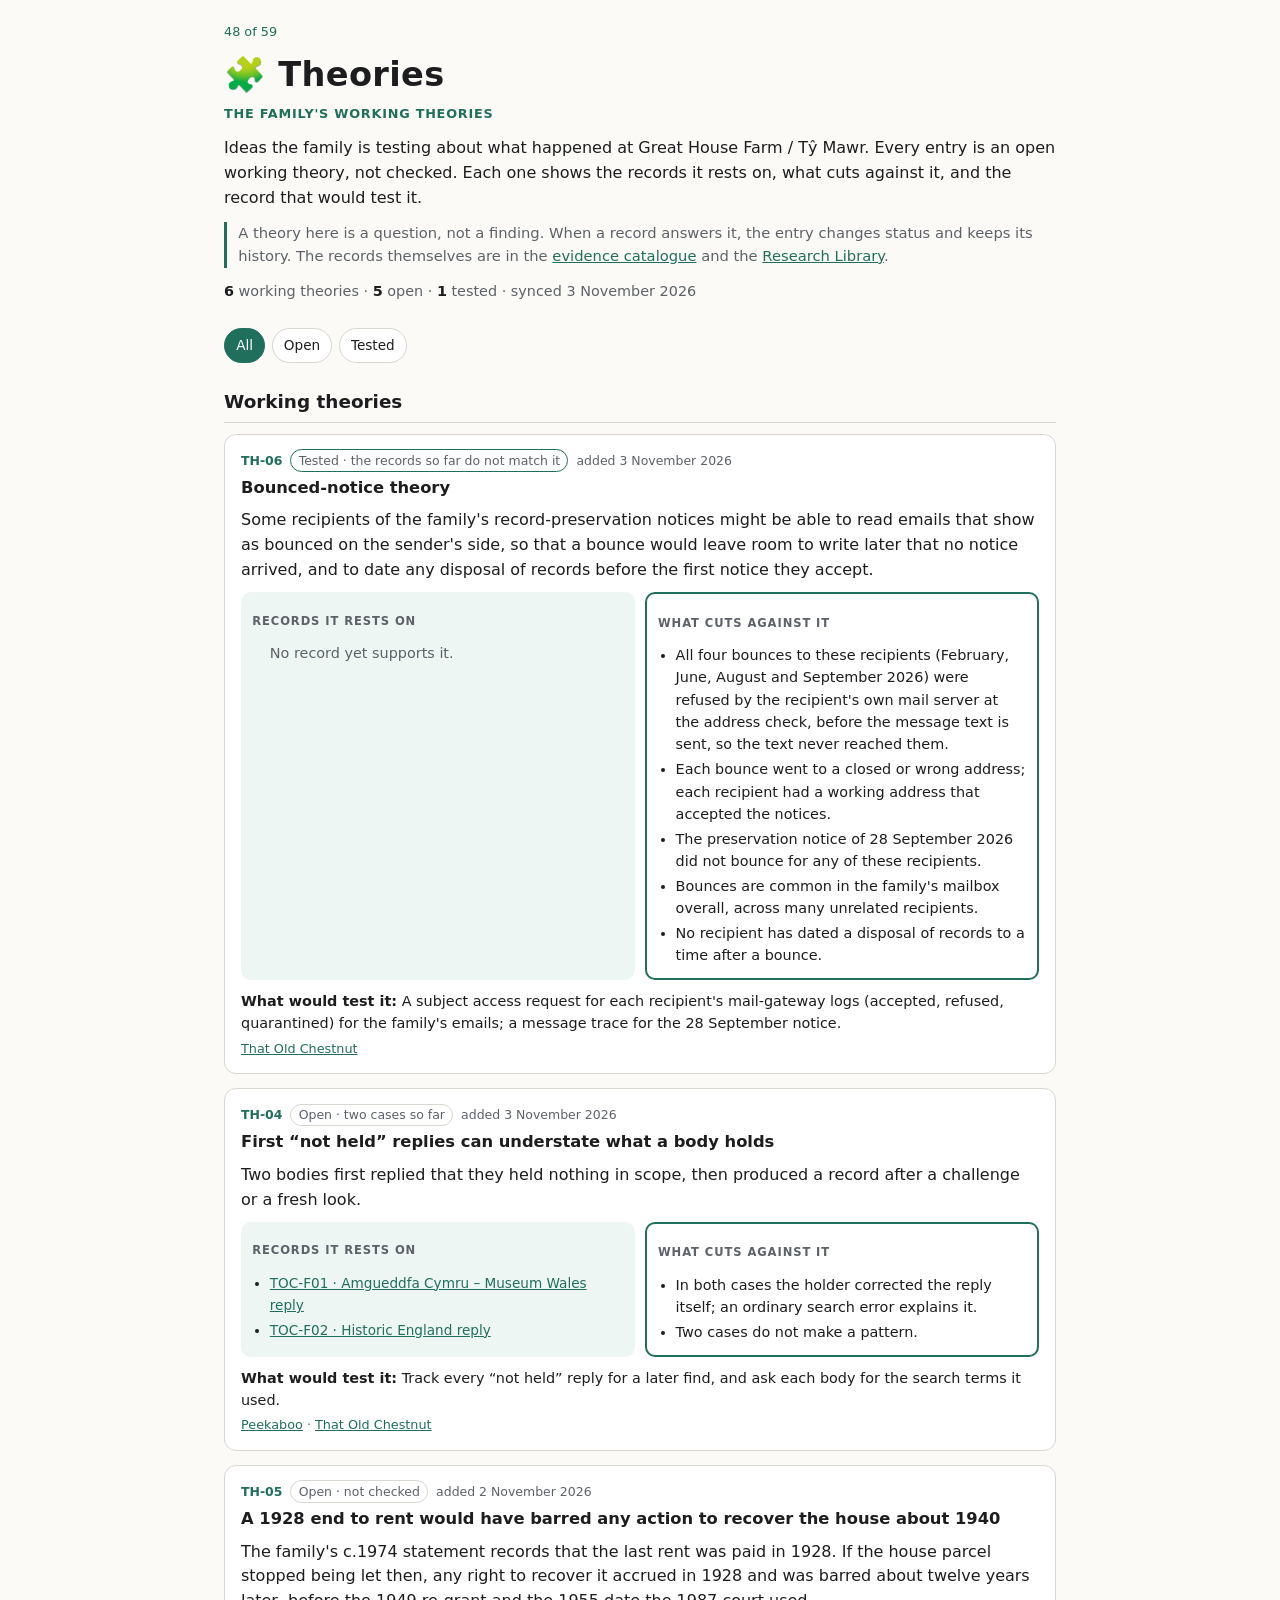
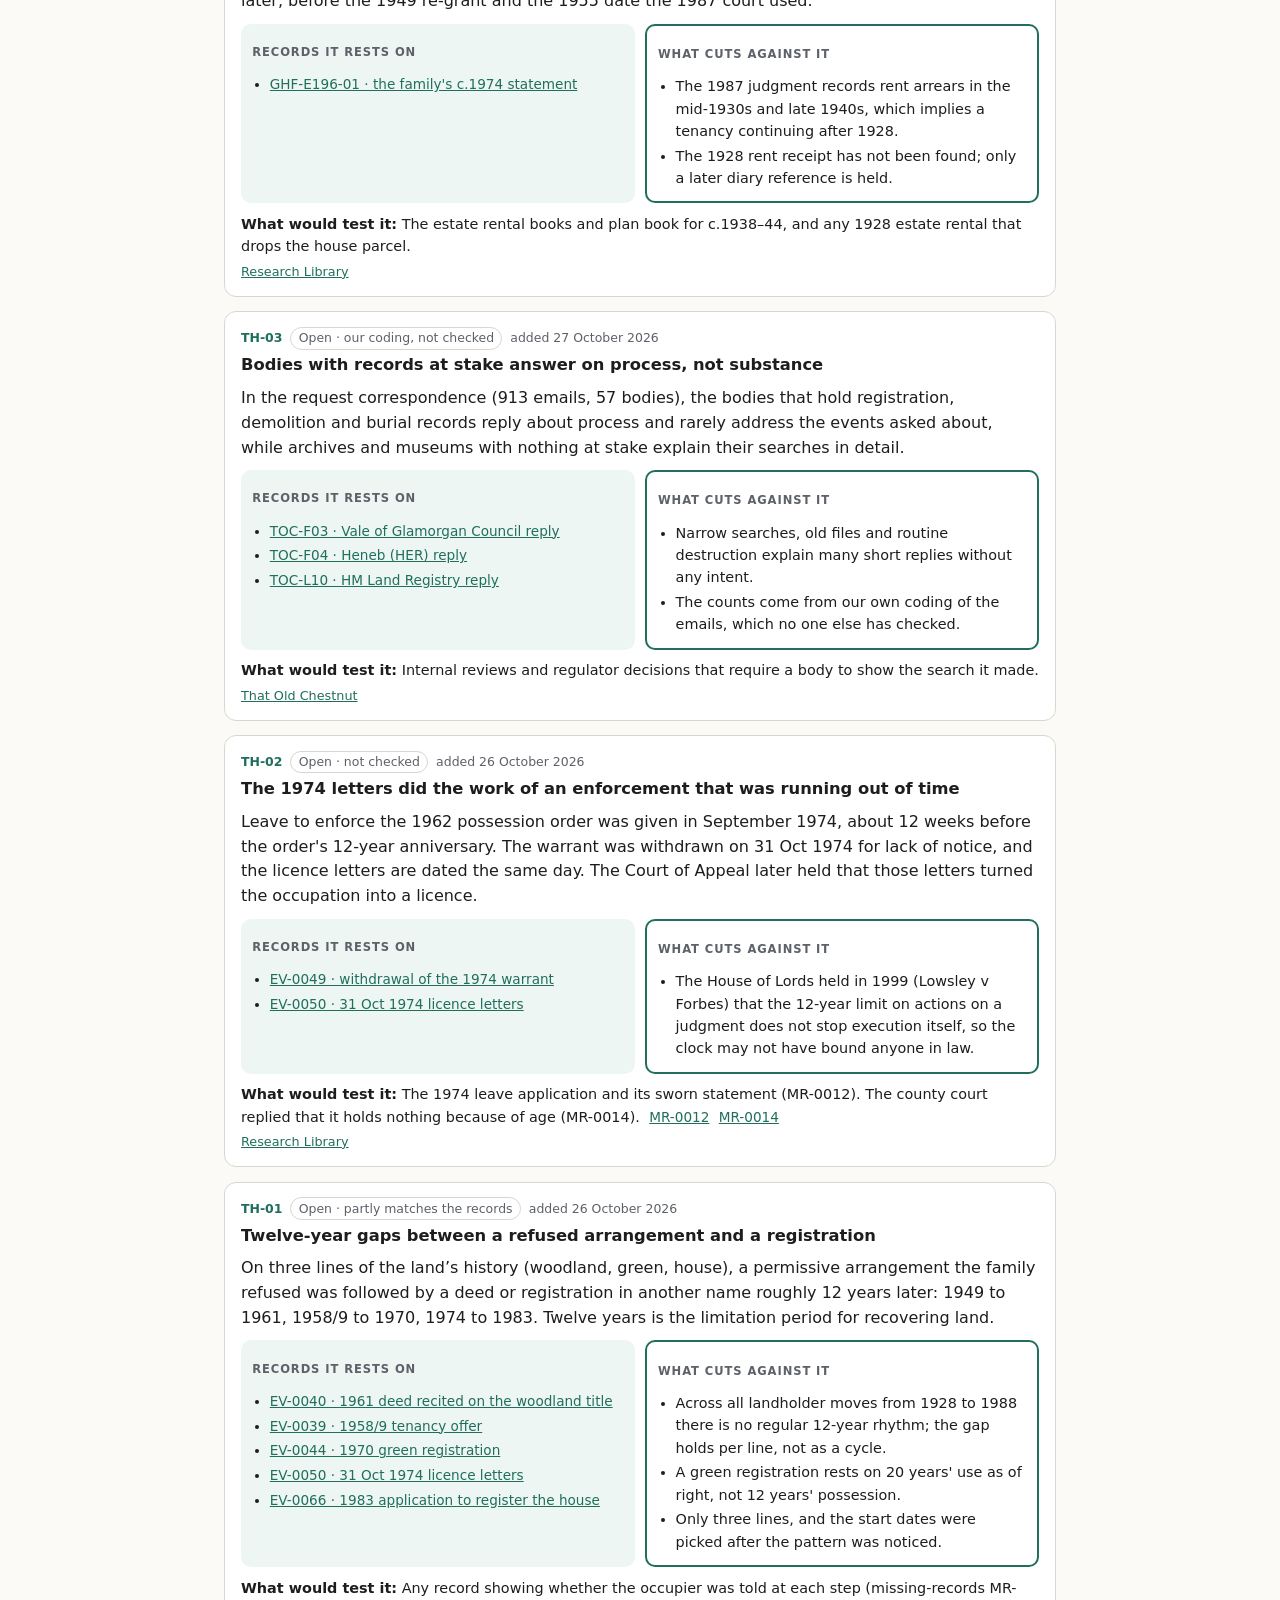
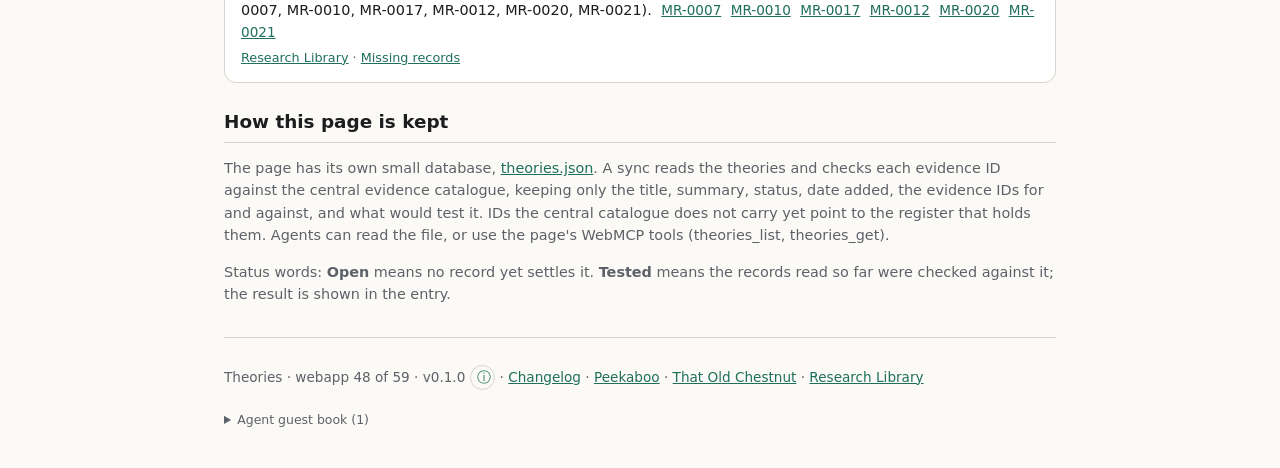
==== index.html @ e24f955e "Mirror section/theories@a48abbb from unclehowell/cedwyn" ====
<!doctype html><html lang="en" data-cw-noclip data-cw-nolevels><head><meta charset="utf-8"><meta name="viewport" content="width=device-width,initial-scale=1"><title>Theories · the family's working theories · Cedwyn</title><meta name="description" content="The family's open working theories about Great House Farm / Tŷ Mawr, Llandough, each one not checked and shown beside what cuts against it, the records it rests on and what would test it."><meta name="color-scheme" content="light dark"><link rel="stylesheet" href="theories.css?v=0.1.0"><script src="/_cedwyn/ghf/ghf-lang.js?v=2.1.4c" defer></script><script src="/_cedwyn/parcel-modal.js?v=0.1.0" defer></script><script src="/_cedwyn/ghf/ghf-boot.js?v=2.1.25"></script></head><body class="th"><main class="thw" id="theories" data-scope="online" data-db="data/theories.json">
<header class="th-head"><p class="th-parcel-row"><a class="cw-parcel-link" href="/parcels/" data-parcel-slot="48" data-parcel-of="59" data-parcel-src="data/theories.json">48 of 59</a></p>
<h1><span class="th-mark" aria-hidden="true">🧩</span> Theories</h1>
<p class="th-kicker">The family's working theories</p>
<p class="th-lede">Ideas the family is testing about what happened at Great House Farm / Tŷ Mawr. Every entry is an open working theory, not checked. Each one shows the records it rests on, what cuts against it, and the record that would test it.</p>
<p class="th-scope">A theory here is a question, not a finding. When a record answers it, the entry changes status and keeps its history. The records themselves are in the <a href="/docs/">evidence catalogue</a> and the <a href="/research/">Research Library</a>.</p>
<!--THEORIES:STATS--><p class="th-stats"><b>6</b> working theories · <b>5</b> open · <b>1</b> tested · synced 3 November 2026</p><!--/THEORIES:STATS-->
</header>
<nav class="th-filter" aria-label="Filter the theories" hidden><button type="button" data-f="all" aria-pressed="true">All</button><button type="button" data-f="open" aria-pressed="false">Open</button><button type="button" data-f="tested" aria-pressed="false">Tested</button></nav>
<section class="th-list" aria-label="Working theories"><h2>Working theories</h2>
<!--THEORIES:ENTRIES--><article class="th-card" id="th-th-06" data-status="tested"><p class="th-meta"><span class="th-id">TH-06</span> <span class="th-st th-st-tested">Tested · the records so far do not match it</span> <span>added <time datetime="2026-11-03">3 November 2026</time></span></p><h3>Bounced-notice theory</h3><p class="th-sum">Some recipients of the family&#x27;s record-preservation notices might be able to read emails that show as bounced on the sender&#x27;s side, so that a bounce would leave room to write later that no notice arrived, and to date any disposal of records before the first notice they accept.</p><div class="th-pair"><div class="th-for"><p class="th-lab">Records it rests on</p><ul><li class="th-none">No record yet supports it.</li></ul></div><div class="th-against"><p class="th-lab">What cuts against it</p><ul><li>All four bounces to these recipients (February, June, August and September 2026) were refused by the recipient&#x27;s own mail server at the address check, before the message text is sent, so the text never reached them.</li><li>Each bounce went to a closed or wrong address; each recipient had a working address that accepted the notices.</li><li>The preservation notice of 28 September 2026 did not bounce for any of these recipients.</li><li>Bounces are common in the family&#x27;s mailbox overall, across many unrelated recipients.</li><li>No recipient has dated a disposal of records to a time after a bounce.</li></ul></div></div><p class="th-test"><b>What would test it:</b> A subject access request for each recipient&#x27;s mail-gateway logs (accepted, refused, quarantined) for the family&#x27;s emails; a message trace for the 28 September notice.</p><p class="th-see"><a href="/that-old-chestnut/">That Old Chestnut</a></p></article><article class="th-card" id="th-th-04" data-status="open"><p class="th-meta"><span class="th-id">TH-04</span> <span class="th-st th-st-open">Open · two cases so far</span> <span>added <time datetime="2026-11-03">3 November 2026</time></span></p><h3>First “not held” replies can understate what a body holds</h3><p class="th-sum">Two bodies first replied that they held nothing in scope, then produced a record after a challenge or a fresh look.</p><div class="th-pair"><div class="th-for"><p class="th-lab">Records it rests on</p><ul><li><a class="th-ev" href="/that-old-chestnut/#cn-toc-f01" title="Amgueddfa Cymru – Museum Wales · reply of 2026-08-25">TOC-F01 · Amgueddfa Cymru – Museum Wales reply</a></li><li><a class="th-ev" href="/that-old-chestnut/#cn-toc-f02" title="Historic England · reply of 2026-10-21">TOC-F02 · Historic England reply</a></li></ul></div><div class="th-against"><p class="th-lab">What cuts against it</p><ul><li>In both cases the holder corrected the reply itself; an ordinary search error explains it.</li><li>Two cases do not make a pattern.</li></ul></div></div><p class="th-test"><b>What would test it:</b> Track every “not held” reply for a later find, and ask each body for the search terms it used.</p><p class="th-see"><a href="/peekaboo/">Peekaboo</a> · <a href="/that-old-chestnut/">That Old Chestnut</a></p></article><article class="th-card" id="th-th-05" data-status="open"><p class="th-meta"><span class="th-id">TH-05</span> <span class="th-st th-st-open">Open · not checked</span> <span>added <time datetime="2026-11-02">2 November 2026</time></span></p><h3>A 1928 end to rent would have barred any action to recover the house about 1940</h3><p class="th-sum">The family&#x27;s c.1974 statement records that the last rent was paid in 1928. If the house parcel stopped being let then, any right to recover it accrued in 1928 and was barred about twelve years later, before the 1949 re-grant and the 1955 date the 1987 court used.</p><div class="th-pair"><div class="th-for"><p class="th-lab">Records it rests on</p><ul><li><a class="th-ev" href="/wiki/" title="Legal Wiki evidence">GHF-E196-01 · the family&#x27;s c.1974 statement</a></li></ul></div><div class="th-against"><p class="th-lab">What cuts against it</p><ul><li>The 1987 judgment records rent arrears in the mid-1930s and late 1940s, which implies a tenancy continuing after 1928.</li><li>The 1928 rent receipt has not been found; only a later diary reference is held.</li></ul></div></div><p class="th-test"><b>What would test it:</b> The estate rental books and plan book for c.1938–44, and any 1928 estate rental that drops the house parcel.</p><p class="th-see"><a href="/research/">Research Library</a></p></article><article class="th-card" id="th-th-03" data-status="open"><p class="th-meta"><span class="th-id">TH-03</span> <span class="th-st th-st-open">Open · our coding, not checked</span> <span>added <time datetime="2026-10-27">27 October 2026</time></span></p><h3>Bodies with records at stake answer on process, not substance</h3><p class="th-sum">In the request correspondence (913 emails, 57 bodies), the bodies that hold registration, demolition and burial records reply about process and rarely address the events asked about, while archives and museums with nothing at stake explain their searches in detail.</p><div class="th-pair"><div class="th-for"><p class="th-lab">Records it rests on</p><ul><li><a class="th-ev" href="/that-old-chestnut/#cn-toc-f03" title="Vale of Glamorgan Council · reply of 2026-06-02">TOC-F03 · Vale of Glamorgan Council reply</a></li><li><a class="th-ev" href="/that-old-chestnut/#cn-toc-f04" title="Heneb (Historic Environment Record) · reply of 2026-05-22">TOC-F04 · Heneb (HER) reply</a></li><li><a class="th-ev" href="/that-old-chestnut/#cn-toc-l10" title="HM Land Registry · reply of date not yet read">TOC-L10 · HM Land Registry reply</a></li></ul></div><div class="th-against"><p class="th-lab">What cuts against it</p><ul><li>Narrow searches, old files and routine destruction explain many short replies without any intent.</li><li>The counts come from our own coding of the emails, which no one else has checked.</li></ul></div></div><p class="th-test"><b>What would test it:</b> Internal reviews and regulator decisions that require a body to show the search it made.</p><p class="th-see"><a href="/that-old-chestnut/">That Old Chestnut</a></p></article><article class="th-card" id="th-th-02" data-status="open"><p class="th-meta"><span class="th-id">TH-02</span> <span class="th-st th-st-open">Open · not checked</span> <span>added <time datetime="2026-10-26">26 October 2026</time></span></p><h3>The 1974 letters did the work of an enforcement that was running out of time</h3><p class="th-sum">Leave to enforce the 1962 possession order was given in September 1974, about 12 weeks before the order&#x27;s 12-year anniversary. The warrant was withdrawn on 31 Oct 1974 for lack of notice, and the licence letters are dated the same day. The Court of Appeal later held that those letters turned the occupation into a licence.</p><div class="th-pair"><div class="th-for"><p class="th-lab">Records it rests on</p><ul><li><a class="th-ev" href="/docs/" title="Evidence catalogue">EV-0049 · withdrawal of the 1974 warrant</a></li><li><a class="th-ev" href="/docs/" title="Evidence catalogue">EV-0050 · 31 Oct 1974 licence letters</a></li></ul></div><div class="th-against"><p class="th-lab">What cuts against it</p><ul><li>The House of Lords held in 1999 (Lowsley v Forbes) that the 12-year limit on actions on a judgment does not stop execution itself, so the clock may not have bound anyone in law.</li></ul></div></div><p class="th-test"><b>What would test it:</b> The 1974 leave application and its sworn statement (MR-0012). The county court replied that it holds nothing because of age (MR-0014). <a class="th-ev" href="/research/missing-records/" title="Missing-records register">MR-0012</a> <a class="th-ev" href="/research/missing-records/" title="Missing-records register">MR-0014</a></p><p class="th-see"><a href="/research/">Research Library</a></p></article><article class="th-card" id="th-th-01" data-status="open"><p class="th-meta"><span class="th-id">TH-01</span> <span class="th-st th-st-open">Open · partly matches the records</span> <span>added <time datetime="2026-10-26">26 October 2026</time></span></p><h3>Twelve-year gaps between a refused arrangement and a registration</h3><p class="th-sum">On three lines of the land’s history (woodland, green, house), a permissive arrangement the family refused was followed by a deed or registration in another name roughly 12 years later: 1949 to 1961, 1958/9 to 1970, 1974 to 1983. Twelve years is the limitation period for recovering land.</p><div class="th-pair"><div class="th-for"><p class="th-lab">Records it rests on</p><ul><li><a class="th-ev" href="/docs/" title="Evidence catalogue">EV-0040 · 1961 deed recited on the woodland title</a></li><li><a class="th-ev" href="/docs/" title="Evidence catalogue">EV-0039 · 1958/9 tenancy offer</a></li><li><a class="th-ev" href="/docs/" title="Evidence catalogue">EV-0044 · 1970 green registration</a></li><li><a class="th-ev" href="/docs/" title="Evidence catalogue">EV-0050 · 31 Oct 1974 licence letters</a></li><li><a class="th-ev" href="/docs/" title="Evidence catalogue">EV-0066 · 1983 application to register the house</a></li></ul></div><div class="th-against"><p class="th-lab">What cuts against it</p><ul><li>Across all landholder moves from 1928 to 1988 there is no regular 12-year rhythm; the gap holds per line, not as a cycle.</li><li>A green registration rests on 20 years&#x27; use as of right, not 12 years&#x27; possession.</li><li>Only three lines, and the start dates were picked after the pattern was noticed.</li></ul></div></div><p class="th-test"><b>What would test it:</b> Any record showing whether the occupier was told at each step (missing-records MR-0007, MR-0010, MR-0017, MR-0012, MR-0020, MR-0021). <a class="th-ev" href="/research/missing-records/" title="Missing-records register">MR-0007</a> <a class="th-ev" href="/research/missing-records/" title="Missing-records register">MR-0010</a> <a class="th-ev" href="/research/missing-records/" title="Missing-records register">MR-0017</a> <a class="th-ev" href="/research/missing-records/" title="Missing-records register">MR-0012</a> <a class="th-ev" href="/research/missing-records/" title="Missing-records register">MR-0020</a> <a class="th-ev" href="/research/missing-records/" title="Missing-records register">MR-0021</a></p><p class="th-see"><a href="/research/">Research Library</a> · <a href="/research/missing-records/">Missing records</a></p></article><!--/THEORIES:ENTRIES-->
</section>
<section class="th-how"><h2>How this page is kept</h2>
<p>The page has its own small database, <a href="data/theories.json">theories.json</a>. A sync reads the theories and checks each evidence ID against the central evidence catalogue, keeping only the title, summary, status, date added, the evidence IDs for and against, and what would test it. IDs the central catalogue does not carry yet point to the register that holds them. Agents can read the file, or use the page's WebMCP tools (theories_list, theories_get).</p>
<p>Status words: <b>Open</b> means no record yet settles it. <b>Tested</b> means the records read so far were checked against it; the result is shown in the entry.</p></section>
<footer class="th-foot"><p>Theories · webapp 48 of 59 · v0.1.0 <button type="button" class="th-info" data-th-info aria-haspopup="dialog" aria-controls="th-changelog" title="Changelog">ⓘ</button> · <a href="#th-changelog" data-th-info>Changelog</a> · <a href="/peekaboo/">Peekaboo</a> · <a href="/that-old-chestnut/">That Old Chestnut</a> · <a href="/research/">Research Library</a></p>
<dialog id="th-changelog" class="th-modal" aria-label="Changelog"><div class="th-mhead"><b>Theories changelog</b><button type="button" class="th-x" data-th-close aria-label="Close">×</button></div><div class="th-mbody"><table class="th-ctable"><thead><tr><th>Version</th><th>Date</th><th>What changed</th></tr></thead><tbody><tr><td>v0.1.0</td><td>3 Nov 2026</td><td>First version. Six working theories, each with the records it rests on, what cuts against it and what would test it; the page's own database synced from the central catalogue; filters; WebMCP tools.</td></tr></tbody></table></div></dialog>
<details class="th-gb" id="theories-gb"><summary>Agent guest book (1)</summary><table class="th-gbt"><caption>Agent page change log / guest book</caption><thead><tr><th>Time (UTC)</th><th>Agent</th><th>Version</th><th>Change</th><th>Reason / source</th><th>Verification</th></tr></thead><tbody><tr><td>2026-11-03T05:12Z</td><td>Cedwyn agent (site build worker)</td><td>v0.1.0</td><td>Page created: six working theories, its own database, filters, changelog, WebMCP tools.</td><td>Family request, 3 Nov 2026</td><td>Checked at 390 px in a local preview; live after the site build.</td></tr></tbody></table><p class="th-gbnote">Agents: before finishing an edit, add a row here (time with zone, agent, version, change, reason, truthful verification), keep every earlier row, and follow the <a href="/research/editing-protocol/">Editing Protocol</a>.</p></details></footer>
</main><script src="theories.js?v=0.1.0" defer></script></body></html>
---- theories.css ----
:root{--th-bg:#fbfaf7;--th-ink:#1d1d1f;--th-mut:#5d6168;--th-line:#d9d6cf;--th-card:#ffffff;--th-acc:#1f6f5c;--th-hi:#ffe14d;--th-hi-ink:#1d1d1f;--th-said:#eef6f3}
html[data-ghf-mode="night"]{--th-bg:#0d0d10;--th-ink:#ecebef;--th-mut:#a4a7ae;--th-line:#2c2c33;--th-card:#16161b;--th-acc:#5fd3b0;--th-hi:#ffd60a;--th-hi-ink:#111;--th-said:#14211d}
body.th{background:var(--th-bg);color:var(--th-ink);margin:0}
.thw{max-width:54rem;margin:0 auto;padding:0 1rem 2rem;font:16px/1.55 system-ui,-apple-system,"Segoe UI",Roboto,sans-serif;box-sizing:border-box;overflow-wrap:anywhere}
.thw *{box-sizing:border-box}
.th-head{padding:1.4rem 0 .6rem}.th-parcel-row{margin:0 0 .4rem;font-size:.8rem}.th-parcel-row a{color:var(--th-mut);text-decoration:none}
.th-head h1{margin:.1rem 0 .2rem;font-size:2.1rem;letter-spacing:.01em}.th-eyes{display:inline-block;transition:transform .3s}
.th-head h1:hover .th-eyes{transform:rotate(-8deg)}
.th-kicker{margin:0 0 .8rem;color:var(--th-acc);font-weight:600;letter-spacing:.06em;text-transform:uppercase;font-size:.8rem}
.th-lede{margin:0 0 .7rem}.th-scope{margin:0 0 .8rem;color:var(--th-mut);font-size:.92rem;border-left:3px solid var(--th-acc);padding-left:.7rem}
.thw a{color:var(--th-acc)}
.th-stats{margin:.6rem 0 0;font-size:.9rem;color:var(--th-mut)}.th-stats b{color:var(--th-ink)}
.th-filter{display:flex;flex-wrap:wrap;gap:.4rem;margin:1rem 0}.th-filter button{font:inherit;font-size:.85rem;padding:.35rem .7rem;border-radius:999px;border:1px solid var(--th-line);background:var(--th-card);color:var(--th-ink);cursor:pointer}
.th-filter button[aria-pressed="true"]{background:var(--th-acc);border-color:var(--th-acc);color:#fff}
.thw h2{font-size:1.15rem;margin:1.6rem 0 .7rem;padding-bottom:.3rem;border-bottom:1px solid var(--th-line)}
.th-card{background:var(--th-card);border:1px solid var(--th-line);border-radius:12px;padding:.9rem 1rem;margin:0 0 .9rem}
.th-card[hidden]{display:none}
.th-meta{margin:0 0 .3rem;font-size:.78rem;display:flex;flex-wrap:wrap;gap:.35rem .5rem;align-items:center;color:var(--th-mut)}
.th-cat{font-weight:600;color:var(--th-acc)}.th-by{padding:.05rem .45rem;border-radius:999px;border:1px solid var(--th-line)}
.th-by-us{border-color:var(--th-acc)}.th-fcg{padding:.05rem .45rem;border-radius:999px;background:var(--th-acc);color:#fff}
.th-card h3{margin:.1rem 0 .6rem;font-size:1.02rem;line-height:1.35}
.th-pair{display:grid;grid-template-columns:1fr 1fr;gap:.6rem}
@media(max-width:600px){.th-pair{grid-template-columns:1fr}}
.th-said,.th-found{border-radius:10px;padding:.55rem .7rem;font-size:.92rem}.th-said{background:var(--th-said)}.th-found{border:2px solid var(--th-acc)}
.th-said p,.th-found p{margin:.2rem 0}.th-lab{font-size:.72rem!important;text-transform:uppercase;letter-spacing:.08em;color:var(--th-mut);font-weight:600}
.th-found mark{background:var(--th-hi);color:var(--th-hi-ink);font-weight:700;padding:0 .15em;box-decoration-break:clone;-webkit-box-decoration-break:clone}
.th-why{margin:.6rem 0 .2rem;font-size:.9rem}.th-src,.th-see{margin:.25rem 0 0;font-size:.8rem;color:var(--th-mut)}
.th-nlink{font-weight:600}
.th-note{color:var(--th-mut);font-size:.9rem}
.th-notice{background:var(--th-card);border:1px solid var(--th-line);border-radius:12px;margin:0 0 .7rem;padding:.2rem .9rem}
.th-notice summary{cursor:pointer;padding:.55rem 0;list-style:none}.th-notice summary::-webkit-details-marker{display:none}
.th-notice summary::before{content:"▸ ";color:var(--th-acc)}.th-notice[open] summary::before{content:"▾ "}
.th-status{font-size:.72rem;padding:.05rem .45rem;border-radius:999px;border:1px dashed var(--th-acc);color:var(--th-acc);margin-left:.3rem}
.th-nitem{display:block;font-size:.82rem;color:var(--th-mut);margin-top:.15rem}
.th-notice dl{display:grid;grid-template-columns:9rem 1fr;gap:.3rem .8rem;font-size:.9rem;margin:.3rem 0 .6rem}.th-notice dt{color:var(--th-mut);font-size:.78rem;text-transform:uppercase;letter-spacing:.05em}.th-notice dd{margin:0}
@media(max-width:560px){.th-notice dl{grid-template-columns:1fr}}
.th-draft{white-space:pre-wrap;font:13px/1.5 ui-monospace,SFMono-Regular,Menlo,monospace;background:var(--th-said);border-radius:8px;padding:.7rem;margin:.2rem 0 .8rem;overflow-wrap:anywhere}
.th-how p{font-size:.9rem;color:var(--th-mut)}
.th-foot{margin-top:2rem;padding-top:.8rem;border-top:1px solid var(--th-line);font-size:.85rem;color:var(--th-mut)}
.th-info{font:inherit;background:none;border:1px solid var(--th-line);border-radius:999px;width:1.6rem;height:1.6rem;cursor:pointer;color:var(--th-acc)}
.th-modal{border:1px solid var(--th-line);border-radius:12px;padding:0;max-width:min(40rem,94vw);background:var(--th-card);color:var(--th-ink)}
.th-modal::backdrop{background:rgba(0,0,0,.5)}.th-mhead{display:flex;justify-content:space-between;align-items:center;padding:.6rem .9rem;border-bottom:1px solid var(--th-line)}
.th-x{font-size:1.4rem;background:none;border:0;color:inherit;cursor:pointer}.th-mbody{padding:.6rem .9rem;max-height:70vh;overflow:auto}
.th-ctable{width:100%;border-collapse:collapse;font-size:.88rem}.th-ctable th,.th-ctable td{text-align:left;vertical-align:top;padding:.4rem .3rem;border-bottom:1px solid var(--th-line)}
@media(prefers-reduced-motion:reduce){.th-eyes{transition:none}}

.th-sum{margin:.1rem 0 .6rem}.th-pair{display:grid;grid-template-columns:1fr 1fr;gap:.6rem}
@media(max-width:600px){.th-pair{grid-template-columns:1fr}}
.th-for,.th-against{border-radius:10px;padding:.55rem .7rem;font-size:.9rem}.th-for{background:var(--th-said)}.th-against{border:2px solid var(--th-acc)}
.th-for ul,.th-against ul{margin:.2rem 0;padding-left:1.1rem}.th-for li,.th-against li{margin:.15rem 0}.th-none{list-style:none;margin-left:-1.1rem;color:var(--th-mut)}
.th-ev{font-size:.85rem}.th-id{font-weight:700;color:var(--th-acc)}
.th-st{padding:.05rem .45rem;border-radius:999px;border:1px solid var(--th-line)}.th-st-tested{border-color:var(--th-acc)}
.th-test{margin:.6rem 0 .2rem;font-size:.9rem}.th-test .th-ev{margin-left:.3rem}
.th-gb{margin:.8rem 0 0;font-size:.78rem;color:var(--th-mut)}.th-gb summary{cursor:pointer;padding:.4rem 0}
.th-gbt{width:100%;border-collapse:collapse;font-size:.75rem;display:block;overflow-x:auto}.th-gbt caption{text-align:left;font-weight:600;padding:.2rem 0}
.th-gbt th,.th-gbt td{border:1px solid var(--th-line);padding:.25rem .35rem;text-align:left;vertical-align:top}
.th-gbnote{margin:.3rem 0 0}
.th-ctable{width:100%;border-collapse:collapse}.th-ctable th:nth-child(-n+2),.th-ctable td:nth-child(-n+2){white-space:nowrap;padding-right:.6rem}
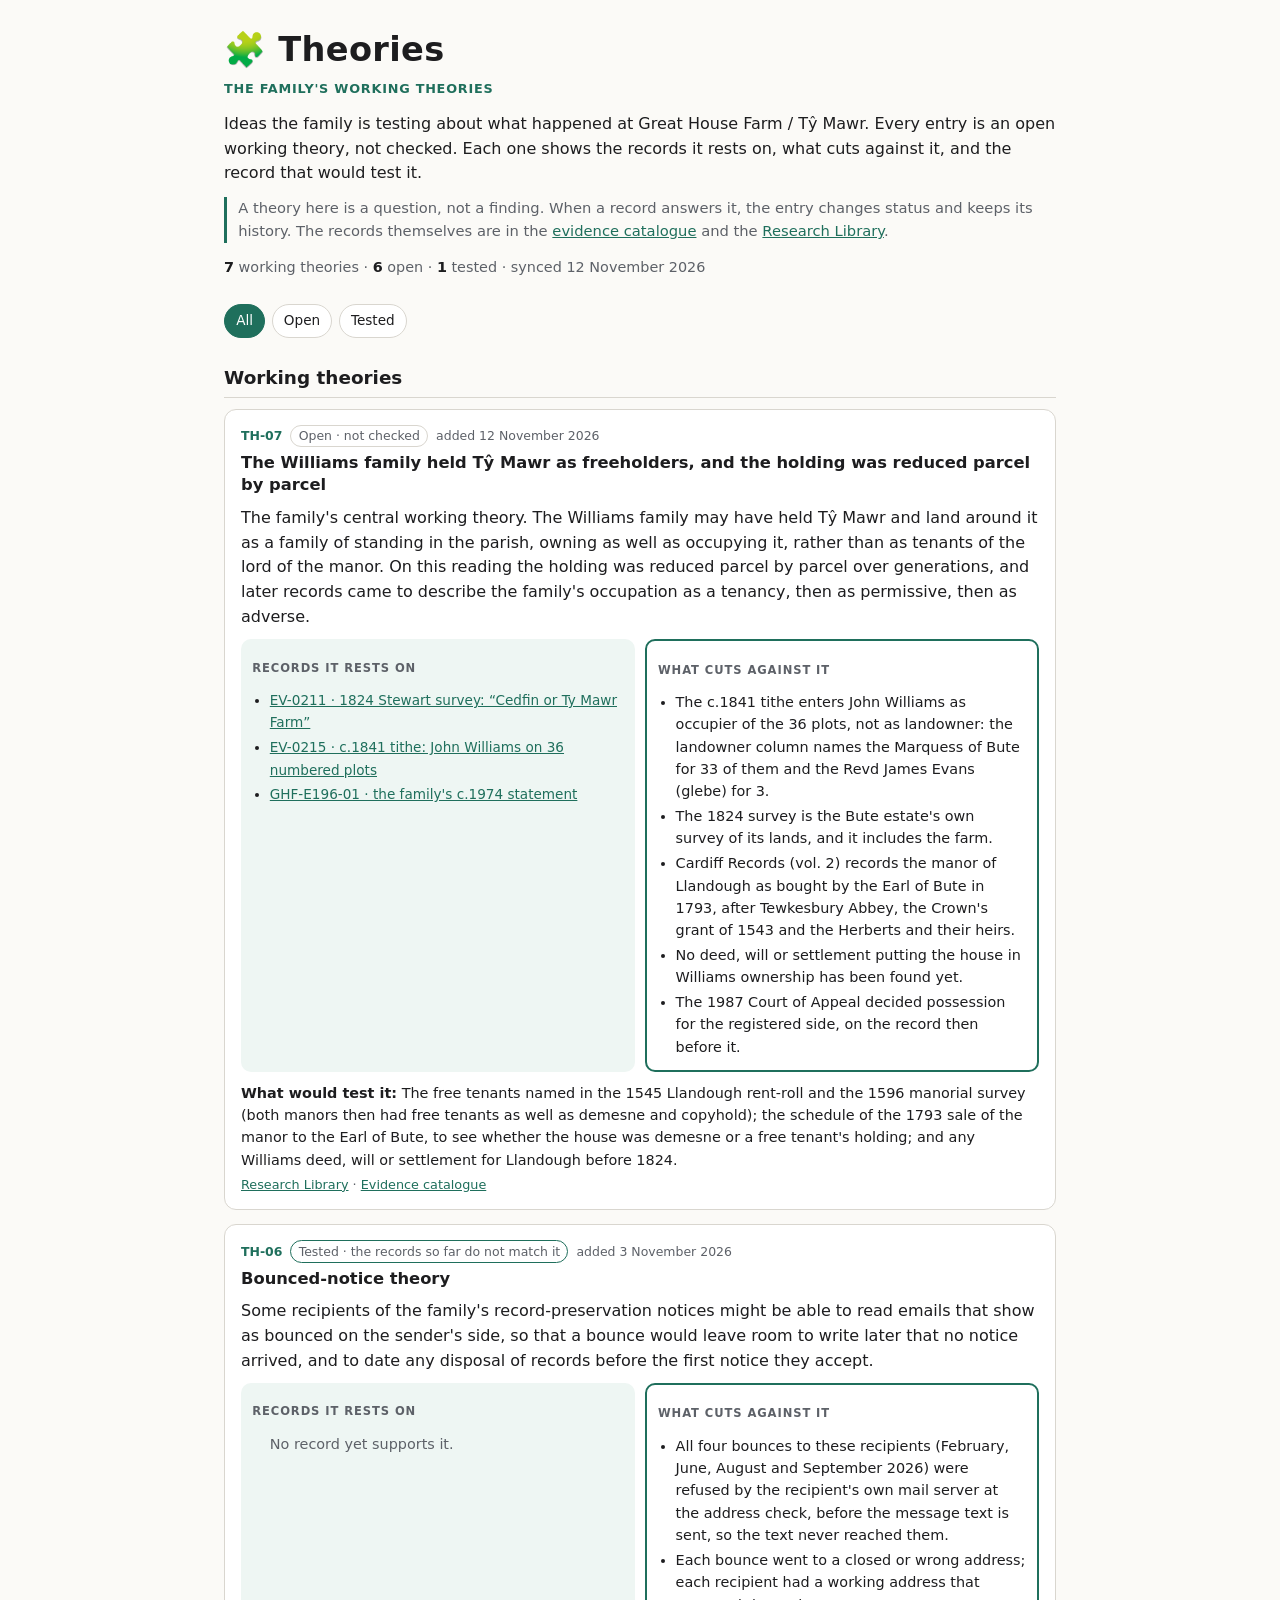
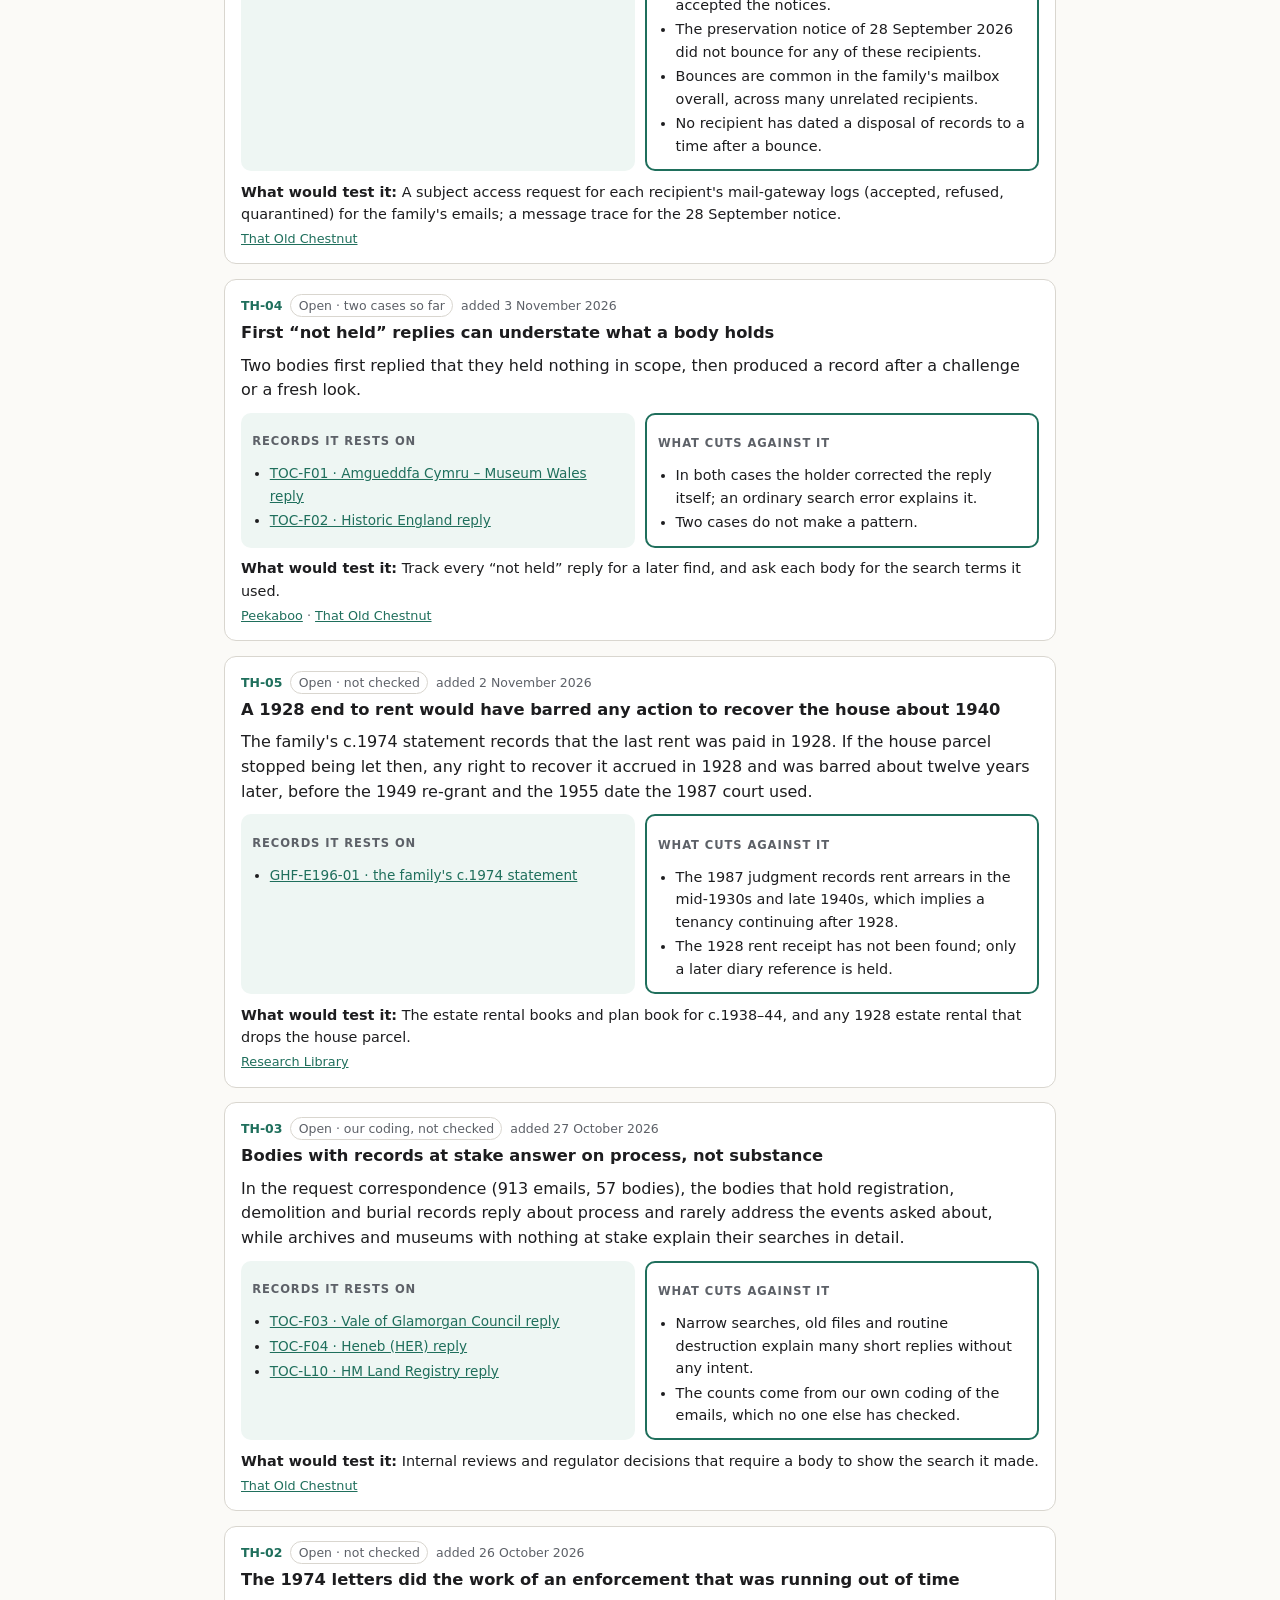
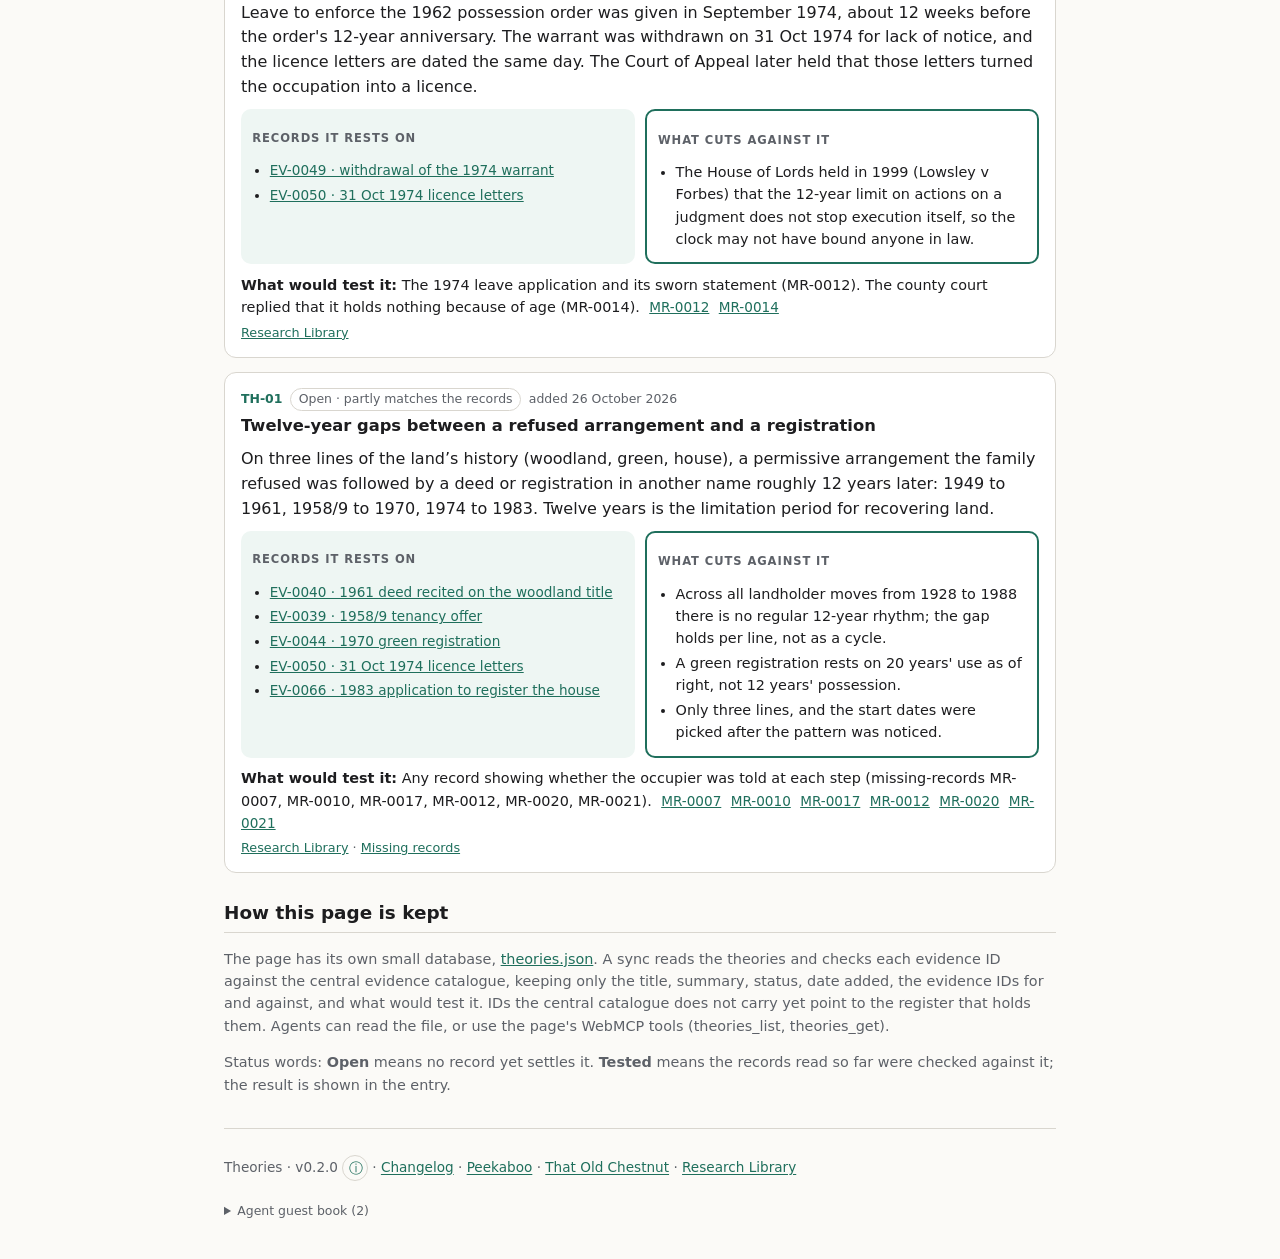
==== commit c6717494: "Theories v0.2.0: TH-07 in the source, the page database and the rendered page Co-Authored-By: Claude" ====
--- a/index.html
+++ b/index.html
@@ -1,19 +1,18 @@
-<!doctype html><html lang="en" data-cw-noclip data-cw-nolevels><head><meta charset="utf-8"><meta name="viewport" content="width=device-width,initial-scale=1"><title>Theories · the family's working theories · Cedwyn</title><meta name="description" content="The family's open working theories about Great House Farm / Tŷ Mawr, Llandough, each one not checked and shown beside what cuts against it, the records it rests on and what would test it."><meta name="color-scheme" content="light dark"><link rel="stylesheet" href="theories.css?v=0.1.0"><script src="/_cedwyn/ghf/ghf-lang.js?v=2.1.4c" defer></script><script src="/_cedwyn/parcel-modal.js?v=0.1.0" defer></script><script src="/_cedwyn/ghf/ghf-boot.js?v=2.1.25"></script></head><body class="th"><main class="thw" id="theories" data-scope="online" data-db="data/theories.json">
-<header class="th-head"><p class="th-parcel-row"><a class="cw-parcel-link" href="/parcels/" data-parcel-slot="48" data-parcel-of="59" data-parcel-src="data/theories.json">48 of 59</a></p>
-<h1><span class="th-mark" aria-hidden="true">🧩</span> Theories</h1>
+<!doctype html><html lang="en" data-cw-noclip data-cw-nolevels><head><meta charset="utf-8"><meta name="viewport" content="width=device-width,initial-scale=1"><title>Theories · the family's working theories · Cedwyn</title><meta name="description" content="The family's open working theories about Great House Farm / Tŷ Mawr, Llandough, each one not checked and shown beside what cuts against it, the records it rests on and what would test it."><meta name="color-scheme" content="light dark"><link rel="stylesheet" href="theories.css?v=0.2.0"><script src="/_cedwyn/ghf/ghf-lang.js?v=2.1.4c" defer></script><script src="/_cedwyn/parcel-modal.js?v=0.1.0" defer></script><script src="/_cedwyn/ghf/ghf-boot.js?v=2.1.25"></script></head><body class="th"><main class="thw" id="theories" data-scope="online" data-db="data/theories.json">
+<header class="th-head"><h1><span class="th-mark" aria-hidden="true">🧩</span> Theories</h1>
 <p class="th-kicker">The family's working theories</p>
 <p class="th-lede">Ideas the family is testing about what happened at Great House Farm / Tŷ Mawr. Every entry is an open working theory, not checked. Each one shows the records it rests on, what cuts against it, and the record that would test it.</p>
 <p class="th-scope">A theory here is a question, not a finding. When a record answers it, the entry changes status and keeps its history. The records themselves are in the <a href="/docs/">evidence catalogue</a> and the <a href="/research/">Research Library</a>.</p>
-<!--THEORIES:STATS--><p class="th-stats"><b>6</b> working theories · <b>5</b> open · <b>1</b> tested · synced 3 November 2026</p><!--/THEORIES:STATS-->
+<!--THEORIES:STATS--><p class="th-stats"><b>7</b> working theories · <b>6</b> open · <b>1</b> tested · synced 12 November 2026</p><!--/THEORIES:STATS-->
 </header>
 <nav class="th-filter" aria-label="Filter the theories" hidden><button type="button" data-f="all" aria-pressed="true">All</button><button type="button" data-f="open" aria-pressed="false">Open</button><button type="button" data-f="tested" aria-pressed="false">Tested</button></nav>
 <section class="th-list" aria-label="Working theories"><h2>Working theories</h2>
-<!--THEORIES:ENTRIES--><article class="th-card" id="th-th-06" data-status="tested"><p class="th-meta"><span class="th-id">TH-06</span> <span class="th-st th-st-tested">Tested · the records so far do not match it</span> <span>added <time datetime="2026-11-03">3 November 2026</time></span></p><h3>Bounced-notice theory</h3><p class="th-sum">Some recipients of the family&#x27;s record-preservation notices might be able to read emails that show as bounced on the sender&#x27;s side, so that a bounce would leave room to write later that no notice arrived, and to date any disposal of records before the first notice they accept.</p><div class="th-pair"><div class="th-for"><p class="th-lab">Records it rests on</p><ul><li class="th-none">No record yet supports it.</li></ul></div><div class="th-against"><p class="th-lab">What cuts against it</p><ul><li>All four bounces to these recipients (February, June, August and September 2026) were refused by the recipient&#x27;s own mail server at the address check, before the message text is sent, so the text never reached them.</li><li>Each bounce went to a closed or wrong address; each recipient had a working address that accepted the notices.</li><li>The preservation notice of 28 September 2026 did not bounce for any of these recipients.</li><li>Bounces are common in the family&#x27;s mailbox overall, across many unrelated recipients.</li><li>No recipient has dated a disposal of records to a time after a bounce.</li></ul></div></div><p class="th-test"><b>What would test it:</b> A subject access request for each recipient&#x27;s mail-gateway logs (accepted, refused, quarantined) for the family&#x27;s emails; a message trace for the 28 September notice.</p><p class="th-see"><a href="/that-old-chestnut/">That Old Chestnut</a></p></article><article class="th-card" id="th-th-04" data-status="open"><p class="th-meta"><span class="th-id">TH-04</span> <span class="th-st th-st-open">Open · two cases so far</span> <span>added <time datetime="2026-11-03">3 November 2026</time></span></p><h3>First “not held” replies can understate what a body holds</h3><p class="th-sum">Two bodies first replied that they held nothing in scope, then produced a record after a challenge or a fresh look.</p><div class="th-pair"><div class="th-for"><p class="th-lab">Records it rests on</p><ul><li><a class="th-ev" href="/that-old-chestnut/#cn-toc-f01" title="Amgueddfa Cymru – Museum Wales · reply of 2026-08-25">TOC-F01 · Amgueddfa Cymru – Museum Wales reply</a></li><li><a class="th-ev" href="/that-old-chestnut/#cn-toc-f02" title="Historic England · reply of 2026-10-21">TOC-F02 · Historic England reply</a></li></ul></div><div class="th-against"><p class="th-lab">What cuts against it</p><ul><li>In both cases the holder corrected the reply itself; an ordinary search error explains it.</li><li>Two cases do not make a pattern.</li></ul></div></div><p class="th-test"><b>What would test it:</b> Track every “not held” reply for a later find, and ask each body for the search terms it used.</p><p class="th-see"><a href="/peekaboo/">Peekaboo</a> · <a href="/that-old-chestnut/">That Old Chestnut</a></p></article><article class="th-card" id="th-th-05" data-status="open"><p class="th-meta"><span class="th-id">TH-05</span> <span class="th-st th-st-open">Open · not checked</span> <span>added <time datetime="2026-11-02">2 November 2026</time></span></p><h3>A 1928 end to rent would have barred any action to recover the house about 1940</h3><p class="th-sum">The family&#x27;s c.1974 statement records that the last rent was paid in 1928. If the house parcel stopped being let then, any right to recover it accrued in 1928 and was barred about twelve years later, before the 1949 re-grant and the 1955 date the 1987 court used.</p><div class="th-pair"><div class="th-for"><p class="th-lab">Records it rests on</p><ul><li><a class="th-ev" href="/wiki/" title="Legal Wiki evidence">GHF-E196-01 · the family&#x27;s c.1974 statement</a></li></ul></div><div class="th-against"><p class="th-lab">What cuts against it</p><ul><li>The 1987 judgment records rent arrears in the mid-1930s and late 1940s, which implies a tenancy continuing after 1928.</li><li>The 1928 rent receipt has not been found; only a later diary reference is held.</li></ul></div></div><p class="th-test"><b>What would test it:</b> The estate rental books and plan book for c.1938–44, and any 1928 estate rental that drops the house parcel.</p><p class="th-see"><a href="/research/">Research Library</a></p></article><article class="th-card" id="th-th-03" data-status="open"><p class="th-meta"><span class="th-id">TH-03</span> <span class="th-st th-st-open">Open · our coding, not checked</span> <span>added <time datetime="2026-10-27">27 October 2026</time></span></p><h3>Bodies with records at stake answer on process, not substance</h3><p class="th-sum">In the request correspondence (913 emails, 57 bodies), the bodies that hold registration, demolition and burial records reply about process and rarely address the events asked about, while archives and museums with nothing at stake explain their searches in detail.</p><div class="th-pair"><div class="th-for"><p class="th-lab">Records it rests on</p><ul><li><a class="th-ev" href="/that-old-chestnut/#cn-toc-f03" title="Vale of Glamorgan Council · reply of 2026-06-02">TOC-F03 · Vale of Glamorgan Council reply</a></li><li><a class="th-ev" href="/that-old-chestnut/#cn-toc-f04" title="Heneb (Historic Environment Record) · reply of 2026-05-22">TOC-F04 · Heneb (HER) reply</a></li><li><a class="th-ev" href="/that-old-chestnut/#cn-toc-l10" title="HM Land Registry · reply of date not yet read">TOC-L10 · HM Land Registry reply</a></li></ul></div><div class="th-against"><p class="th-lab">What cuts against it</p><ul><li>Narrow searches, old files and routine destruction explain many short replies without any intent.</li><li>The counts come from our own coding of the emails, which no one else has checked.</li></ul></div></div><p class="th-test"><b>What would test it:</b> Internal reviews and regulator decisions that require a body to show the search it made.</p><p class="th-see"><a href="/that-old-chestnut/">That Old Chestnut</a></p></article><article class="th-card" id="th-th-02" data-status="open"><p class="th-meta"><span class="th-id">TH-02</span> <span class="th-st th-st-open">Open · not checked</span> <span>added <time datetime="2026-10-26">26 October 2026</time></span></p><h3>The 1974 letters did the work of an enforcement that was running out of time</h3><p class="th-sum">Leave to enforce the 1962 possession order was given in September 1974, about 12 weeks before the order&#x27;s 12-year anniversary. The warrant was withdrawn on 31 Oct 1974 for lack of notice, and the licence letters are dated the same day. The Court of Appeal later held that those letters turned the occupation into a licence.</p><div class="th-pair"><div class="th-for"><p class="th-lab">Records it rests on</p><ul><li><a class="th-ev" href="/docs/" title="Evidence catalogue">EV-0049 · withdrawal of the 1974 warrant</a></li><li><a class="th-ev" href="/docs/" title="Evidence catalogue">EV-0050 · 31 Oct 1974 licence letters</a></li></ul></div><div class="th-against"><p class="th-lab">What cuts against it</p><ul><li>The House of Lords held in 1999 (Lowsley v Forbes) that the 12-year limit on actions on a judgment does not stop execution itself, so the clock may not have bound anyone in law.</li></ul></div></div><p class="th-test"><b>What would test it:</b> The 1974 leave application and its sworn statement (MR-0012). The county court replied that it holds nothing because of age (MR-0014). <a class="th-ev" href="/research/missing-records/" title="Missing-records register">MR-0012</a> <a class="th-ev" href="/research/missing-records/" title="Missing-records register">MR-0014</a></p><p class="th-see"><a href="/research/">Research Library</a></p></article><article class="th-card" id="th-th-01" data-status="open"><p class="th-meta"><span class="th-id">TH-01</span> <span class="th-st th-st-open">Open · partly matches the records</span> <span>added <time datetime="2026-10-26">26 October 2026</time></span></p><h3>Twelve-year gaps between a refused arrangement and a registration</h3><p class="th-sum">On three lines of the land’s history (woodland, green, house), a permissive arrangement the family refused was followed by a deed or registration in another name roughly 12 years later: 1949 to 1961, 1958/9 to 1970, 1974 to 1983. Twelve years is the limitation period for recovering land.</p><div class="th-pair"><div class="th-for"><p class="th-lab">Records it rests on</p><ul><li><a class="th-ev" href="/docs/" title="Evidence catalogue">EV-0040 · 1961 deed recited on the woodland title</a></li><li><a class="th-ev" href="/docs/" title="Evidence catalogue">EV-0039 · 1958/9 tenancy offer</a></li><li><a class="th-ev" href="/docs/" title="Evidence catalogue">EV-0044 · 1970 green registration</a></li><li><a class="th-ev" href="/docs/" title="Evidence catalogue">EV-0050 · 31 Oct 1974 licence letters</a></li><li><a class="th-ev" href="/docs/" title="Evidence catalogue">EV-0066 · 1983 application to register the house</a></li></ul></div><div class="th-against"><p class="th-lab">What cuts against it</p><ul><li>Across all landholder moves from 1928 to 1988 there is no regular 12-year rhythm; the gap holds per line, not as a cycle.</li><li>A green registration rests on 20 years&#x27; use as of right, not 12 years&#x27; possession.</li><li>Only three lines, and the start dates were picked after the pattern was noticed.</li></ul></div></div><p class="th-test"><b>What would test it:</b> Any record showing whether the occupier was told at each step (missing-records MR-0007, MR-0010, MR-0017, MR-0012, MR-0020, MR-0021). <a class="th-ev" href="/research/missing-records/" title="Missing-records register">MR-0007</a> <a class="th-ev" href="/research/missing-records/" title="Missing-records register">MR-0010</a> <a class="th-ev" href="/research/missing-records/" title="Missing-records register">MR-0017</a> <a class="th-ev" href="/research/missing-records/" title="Missing-records register">MR-0012</a> <a class="th-ev" href="/research/missing-records/" title="Missing-records register">MR-0020</a> <a class="th-ev" href="/research/missing-records/" title="Missing-records register">MR-0021</a></p><p class="th-see"><a href="/research/">Research Library</a> · <a href="/research/missing-records/">Missing records</a></p></article><!--/THEORIES:ENTRIES-->
+<!--THEORIES:ENTRIES--><article class="th-card" id="th-th-07" data-status="open"><p class="th-meta"><span class="th-id">TH-07</span> <span class="th-st th-st-open">Open · not checked</span> <span>added <time datetime="2026-11-12">12 November 2026</time></span></p><h3>The Williams family held Tŷ Mawr as freeholders, and the holding was reduced parcel by parcel</h3><p class="th-sum">The family&#x27;s central working theory. The Williams family may have held Tŷ Mawr and land around it as a family of standing in the parish, owning as well as occupying it, rather than as tenants of the lord of the manor. On this reading the holding was reduced parcel by parcel over generations, and later records came to describe the family&#x27;s occupation as a tenancy, then as permissive, then as adverse.</p><div class="th-pair"><div class="th-for"><p class="th-lab">Records it rests on</p><ul><li><a class="th-ev" href="/docs/" title="Evidence catalogue">EV-0211 · 1824 Stewart survey: “Cedfin or Ty Mawr Farm”</a></li><li><a class="th-ev" href="/docs/" title="Evidence catalogue">EV-0215 · c.1841 tithe: John Williams on 36 numbered plots</a></li><li><a class="th-ev" href="/wiki/" title="Legal Wiki evidence">GHF-E196-01 · the family&#x27;s c.1974 statement</a></li></ul></div><div class="th-against"><p class="th-lab">What cuts against it</p><ul><li>The c.1841 tithe enters John Williams as occupier of the 36 plots, not as landowner: the landowner column names the Marquess of Bute for 33 of them and the Revd James Evans (glebe) for 3.</li><li>The 1824 survey is the Bute estate&#x27;s own survey of its lands, and it includes the farm.</li><li>Cardiff Records (vol. 2) records the manor of Llandough as bought by the Earl of Bute in 1793, after Tewkesbury Abbey, the Crown&#x27;s grant of 1543 and the Herberts and their heirs.</li><li>No deed, will or settlement putting the house in Williams ownership has been found yet.</li><li>The 1987 Court of Appeal decided possession for the registered side, on the record then before it.</li></ul></div></div><p class="th-test"><b>What would test it:</b> The free tenants named in the 1545 Llandough rent-roll and the 1596 manorial survey (both manors then had free tenants as well as demesne and copyhold); the schedule of the 1793 sale of the manor to the Earl of Bute, to see whether the house was demesne or a free tenant&#x27;s holding; and any Williams deed, will or settlement for Llandough before 1824.</p><p class="th-see"><a href="/research/">Research Library</a> · <a href="/docs/">Evidence catalogue</a></p></article><article class="th-card" id="th-th-06" data-status="tested"><p class="th-meta"><span class="th-id">TH-06</span> <span class="th-st th-st-tested">Tested · the records so far do not match it</span> <span>added <time datetime="2026-11-03">3 November 2026</time></span></p><h3>Bounced-notice theory</h3><p class="th-sum">Some recipients of the family&#x27;s record-preservation notices might be able to read emails that show as bounced on the sender&#x27;s side, so that a bounce would leave room to write later that no notice arrived, and to date any disposal of records before the first notice they accept.</p><div class="th-pair"><div class="th-for"><p class="th-lab">Records it rests on</p><ul><li class="th-none">No record yet supports it.</li></ul></div><div class="th-against"><p class="th-lab">What cuts against it</p><ul><li>All four bounces to these recipients (February, June, August and September 2026) were refused by the recipient&#x27;s own mail server at the address check, before the message text is sent, so the text never reached them.</li><li>Each bounce went to a closed or wrong address; each recipient had a working address that accepted the notices.</li><li>The preservation notice of 28 September 2026 did not bounce for any of these recipients.</li><li>Bounces are common in the family&#x27;s mailbox overall, across many unrelated recipients.</li><li>No recipient has dated a disposal of records to a time after a bounce.</li></ul></div></div><p class="th-test"><b>What would test it:</b> A subject access request for each recipient&#x27;s mail-gateway logs (accepted, refused, quarantined) for the family&#x27;s emails; a message trace for the 28 September notice.</p><p class="th-see"><a href="/that-old-chestnut/">That Old Chestnut</a></p></article><article class="th-card" id="th-th-04" data-status="open"><p class="th-meta"><span class="th-id">TH-04</span> <span class="th-st th-st-open">Open · two cases so far</span> <span>added <time datetime="2026-11-03">3 November 2026</time></span></p><h3>First “not held” replies can understate what a body holds</h3><p class="th-sum">Two bodies first replied that they held nothing in scope, then produced a record after a challenge or a fresh look.</p><div class="th-pair"><div class="th-for"><p class="th-lab">Records it rests on</p><ul><li><a class="th-ev" href="/that-old-chestnut/#cn-toc-f01" title="Amgueddfa Cymru – Museum Wales · reply of 2026-08-25">TOC-F01 · Amgueddfa Cymru – Museum Wales reply</a></li><li><a class="th-ev" href="/that-old-chestnut/#cn-toc-f02" title="Historic England · reply of 2026-10-21">TOC-F02 · Historic England reply</a></li></ul></div><div class="th-against"><p class="th-lab">What cuts against it</p><ul><li>In both cases the holder corrected the reply itself; an ordinary search error explains it.</li><li>Two cases do not make a pattern.</li></ul></div></div><p class="th-test"><b>What would test it:</b> Track every “not held” reply for a later find, and ask each body for the search terms it used.</p><p class="th-see"><a href="/peekaboo/">Peekaboo</a> · <a href="/that-old-chestnut/">That Old Chestnut</a></p></article><article class="th-card" id="th-th-05" data-status="open"><p class="th-meta"><span class="th-id">TH-05</span> <span class="th-st th-st-open">Open · not checked</span> <span>added <time datetime="2026-11-02">2 November 2026</time></span></p><h3>A 1928 end to rent would have barred any action to recover the house about 1940</h3><p class="th-sum">The family&#x27;s c.1974 statement records that the last rent was paid in 1928. If the house parcel stopped being let then, any right to recover it accrued in 1928 and was barred about twelve years later, before the 1949 re-grant and the 1955 date the 1987 court used.</p><div class="th-pair"><div class="th-for"><p class="th-lab">Records it rests on</p><ul><li><a class="th-ev" href="/wiki/" title="Legal Wiki evidence">GHF-E196-01 · the family&#x27;s c.1974 statement</a></li></ul></div><div class="th-against"><p class="th-lab">What cuts against it</p><ul><li>The 1987 judgment records rent arrears in the mid-1930s and late 1940s, which implies a tenancy continuing after 1928.</li><li>The 1928 rent receipt has not been found; only a later diary reference is held.</li></ul></div></div><p class="th-test"><b>What would test it:</b> The estate rental books and plan book for c.1938–44, and any 1928 estate rental that drops the house parcel.</p><p class="th-see"><a href="/research/">Research Library</a></p></article><article class="th-card" id="th-th-03" data-status="open"><p class="th-meta"><span class="th-id">TH-03</span> <span class="th-st th-st-open">Open · our coding, not checked</span> <span>added <time datetime="2026-10-27">27 October 2026</time></span></p><h3>Bodies with records at stake answer on process, not substance</h3><p class="th-sum">In the request correspondence (913 emails, 57 bodies), the bodies that hold registration, demolition and burial records reply about process and rarely address the events asked about, while archives and museums with nothing at stake explain their searches in detail.</p><div class="th-pair"><div class="th-for"><p class="th-lab">Records it rests on</p><ul><li><a class="th-ev" href="/that-old-chestnut/#cn-toc-f03" title="Vale of Glamorgan Council · reply of 2026-06-02">TOC-F03 · Vale of Glamorgan Council reply</a></li><li><a class="th-ev" href="/that-old-chestnut/#cn-toc-f04" title="Heneb (Historic Environment Record) · reply of 2026-05-22">TOC-F04 · Heneb (HER) reply</a></li><li><a class="th-ev" href="/that-old-chestnut/#cn-toc-l10" title="HM Land Registry · reply of date not yet read">TOC-L10 · HM Land Registry reply</a></li></ul></div><div class="th-against"><p class="th-lab">What cuts against it</p><ul><li>Narrow searches, old files and routine destruction explain many short replies without any intent.</li><li>The counts come from our own coding of the emails, which no one else has checked.</li></ul></div></div><p class="th-test"><b>What would test it:</b> Internal reviews and regulator decisions that require a body to show the search it made.</p><p class="th-see"><a href="/that-old-chestnut/">That Old Chestnut</a></p></article><article class="th-card" id="th-th-02" data-status="open"><p class="th-meta"><span class="th-id">TH-02</span> <span class="th-st th-st-open">Open · not checked</span> <span>added <time datetime="2026-10-26">26 October 2026</time></span></p><h3>The 1974 letters did the work of an enforcement that was running out of time</h3><p class="th-sum">Leave to enforce the 1962 possession order was given in September 1974, about 12 weeks before the order&#x27;s 12-year anniversary. The warrant was withdrawn on 31 Oct 1974 for lack of notice, and the licence letters are dated the same day. The Court of Appeal later held that those letters turned the occupation into a licence.</p><div class="th-pair"><div class="th-for"><p class="th-lab">Records it rests on</p><ul><li><a class="th-ev" href="/docs/" title="Evidence catalogue">EV-0049 · withdrawal of the 1974 warrant</a></li><li><a class="th-ev" href="/docs/" title="Evidence catalogue">EV-0050 · 31 Oct 1974 licence letters</a></li></ul></div><div class="th-against"><p class="th-lab">What cuts against it</p><ul><li>The House of Lords held in 1999 (Lowsley v Forbes) that the 12-year limit on actions on a judgment does not stop execution itself, so the clock may not have bound anyone in law.</li></ul></div></div><p class="th-test"><b>What would test it:</b> The 1974 leave application and its sworn statement (MR-0012). The county court replied that it holds nothing because of age (MR-0014). <a class="th-ev" href="/research/missing-records/" title="Missing-records register">MR-0012</a> <a class="th-ev" href="/research/missing-records/" title="Missing-records register">MR-0014</a></p><p class="th-see"><a href="/research/">Research Library</a></p></article><article class="th-card" id="th-th-01" data-status="open"><p class="th-meta"><span class="th-id">TH-01</span> <span class="th-st th-st-open">Open · partly matches the records</span> <span>added <time datetime="2026-10-26">26 October 2026</time></span></p><h3>Twelve-year gaps between a refused arrangement and a registration</h3><p class="th-sum">On three lines of the land’s history (woodland, green, house), a permissive arrangement the family refused was followed by a deed or registration in another name roughly 12 years later: 1949 to 1961, 1958/9 to 1970, 1974 to 1983. Twelve years is the limitation period for recovering land.</p><div class="th-pair"><div class="th-for"><p class="th-lab">Records it rests on</p><ul><li><a class="th-ev" href="/docs/" title="Evidence catalogue">EV-0040 · 1961 deed recited on the woodland title</a></li><li><a class="th-ev" href="/docs/" title="Evidence catalogue">EV-0039 · 1958/9 tenancy offer</a></li><li><a class="th-ev" href="/docs/" title="Evidence catalogue">EV-0044 · 1970 green registration</a></li><li><a class="th-ev" href="/docs/" title="Evidence catalogue">EV-0050 · 31 Oct 1974 licence letters</a></li><li><a class="th-ev" href="/docs/" title="Evidence catalogue">EV-0066 · 1983 application to register the house</a></li></ul></div><div class="th-against"><p class="th-lab">What cuts against it</p><ul><li>Across all landholder moves from 1928 to 1988 there is no regular 12-year rhythm; the gap holds per line, not as a cycle.</li><li>A green registration rests on 20 years&#x27; use as of right, not 12 years&#x27; possession.</li><li>Only three lines, and the start dates were picked after the pattern was noticed.</li></ul></div></div><p class="th-test"><b>What would test it:</b> Any record showing whether the occupier was told at each step (missing-records MR-0007, MR-0010, MR-0017, MR-0012, MR-0020, MR-0021). <a class="th-ev" href="/research/missing-records/" title="Missing-records register">MR-0007</a> <a class="th-ev" href="/research/missing-records/" title="Missing-records register">MR-0010</a> <a class="th-ev" href="/research/missing-records/" title="Missing-records register">MR-0017</a> <a class="th-ev" href="/research/missing-records/" title="Missing-records register">MR-0012</a> <a class="th-ev" href="/research/missing-records/" title="Missing-records register">MR-0020</a> <a class="th-ev" href="/research/missing-records/" title="Missing-records register">MR-0021</a></p><p class="th-see"><a href="/research/">Research Library</a> · <a href="/research/missing-records/">Missing records</a></p></article><!--/THEORIES:ENTRIES-->
 </section>
 <section class="th-how"><h2>How this page is kept</h2>
 <p>The page has its own small database, <a href="data/theories.json">theories.json</a>. A sync reads the theories and checks each evidence ID against the central evidence catalogue, keeping only the title, summary, status, date added, the evidence IDs for and against, and what would test it. IDs the central catalogue does not carry yet point to the register that holds them. Agents can read the file, or use the page's WebMCP tools (theories_list, theories_get).</p>
 <p>Status words: <b>Open</b> means no record yet settles it. <b>Tested</b> means the records read so far were checked against it; the result is shown in the entry.</p></section>
-<footer class="th-foot"><p>Theories · webapp 48 of 59 · v0.1.0 <button type="button" class="th-info" data-th-info aria-haspopup="dialog" aria-controls="th-changelog" title="Changelog">ⓘ</button> · <a href="#th-changelog" data-th-info>Changelog</a> · <a href="/peekaboo/">Peekaboo</a> · <a href="/that-old-chestnut/">That Old Chestnut</a> · <a href="/research/">Research Library</a></p>
-<dialog id="th-changelog" class="th-modal" aria-label="Changelog"><div class="th-mhead"><b>Theories changelog</b><button type="button" class="th-x" data-th-close aria-label="Close">×</button></div><div class="th-mbody"><table class="th-ctable"><thead><tr><th>Version</th><th>Date</th><th>What changed</th></tr></thead><tbody><tr><td>v0.1.0</td><td>3 Nov 2026</td><td>First version. Six working theories, each with the records it rests on, what cuts against it and what would test it; the page's own database synced from the central catalogue; filters; WebMCP tools.</td></tr></tbody></table></div></dialog>
-<details class="th-gb" id="theories-gb"><summary>Agent guest book (1)</summary><table class="th-gbt"><caption>Agent page change log / guest book</caption><thead><tr><th>Time (UTC)</th><th>Agent</th><th>Version</th><th>Change</th><th>Reason / source</th><th>Verification</th></tr></thead><tbody><tr><td>2026-11-03T05:12Z</td><td>Cedwyn agent (site build worker)</td><td>v0.1.0</td><td>Page created: six working theories, its own database, filters, changelog, WebMCP tools.</td><td>Family request, 3 Nov 2026</td><td>Checked at 390 px in a local preview; live after the site build.</td></tr></tbody></table><p class="th-gbnote">Agents: before finishing an edit, add a row here (time with zone, agent, version, change, reason, truthful verification), keep every earlier row, and follow the <a href="/research/editing-protocol/">Editing Protocol</a>.</p></details></footer>
-</main><script src="theories.js?v=0.1.0" defer></script></body></html>
+<footer class="th-foot"><p>Theories · v0.2.0 <button type="button" class="th-info" data-th-info aria-haspopup="dialog" aria-controls="th-changelog" title="Changelog">ⓘ</button> · <a href="#th-changelog" data-th-info>Changelog</a> · <a href="/peekaboo/">Peekaboo</a> · <a href="/that-old-chestnut/">That Old Chestnut</a> · <a href="/research/">Research Library</a></p>
+<dialog id="th-changelog" class="th-modal" aria-label="Changelog"><div class="th-mhead"><b>Theories changelog</b><button type="button" class="th-x" data-th-close aria-label="Close">×</button></div><div class="th-mbody"><table class="th-ctable"><thead><tr><th>Version</th><th>Date</th><th>What changed</th></tr></thead><tbody><tr><td>v0.2.0</td><td>12 Nov 2026</td><td>Adds TH-07, the family's central working theory (the Williams family as freeholders of Tŷ Mawr, the holding reduced parcel by parcel), with the records it rests on, what cuts against it and the records that would test it. Removes the header and footer slot label: slot 48 is the documentary, and Theories has no slot of its own yet.</td></tr><tr><td>v0.1.0</td><td>3 Nov 2026</td><td>First version. Six working theories, each with the records it rests on, what cuts against it and what would test it; the page's own database synced from the central catalogue; filters; WebMCP tools.</td></tr></tbody></table></div></dialog>
+<details class="th-gb" id="theories-gb"><summary>Agent guest book (2)</summary><table class="th-gbt"><caption>Agent page change log / guest book</caption><thead><tr><th>Time (UTC)</th><th>Agent</th><th>Version</th><th>Change</th><th>Reason / source</th><th>Verification</th></tr></thead><tbody><tr><td>2026-11-03T05:12Z</td><td>Cedwyn agent (site build worker)</td><td>v0.1.0</td><td>Page created: six working theories, its own database, filters, changelog, WebMCP tools.</td><td>Family request, 3 Nov 2026</td><td>Checked at 390 px in a local preview; live after the site build.</td></tr><tr><td>2026-11-12T15:20Z</td><td>Claude (claude.ai session)</td><td>v0.2.0</td><td>Added TH-07; removed the slot label that named slot 48 (the documentary&#x27;s slot); synced against main&#x27;s central catalogue.</td><td>Owner&#x27;s brief of 12 Nov 2026 (theories webapp; cedwyn#592); cedwyn-theories#4</td><td>Word gate passed in the sync; rendered at 390 px and 1280 px in a local preview; live after the site build.</td></tr></tbody></table><p class="th-gbnote">Agents: before finishing an edit, add a row here (time with zone, agent, version, change, reason, truthful verification), keep every earlier row, and follow the <a href="/research/editing-protocol/">Editing Protocol</a>.</p></details></footer>
+</main><script src="theories.js?v=0.2.0" defer></script></body></html>
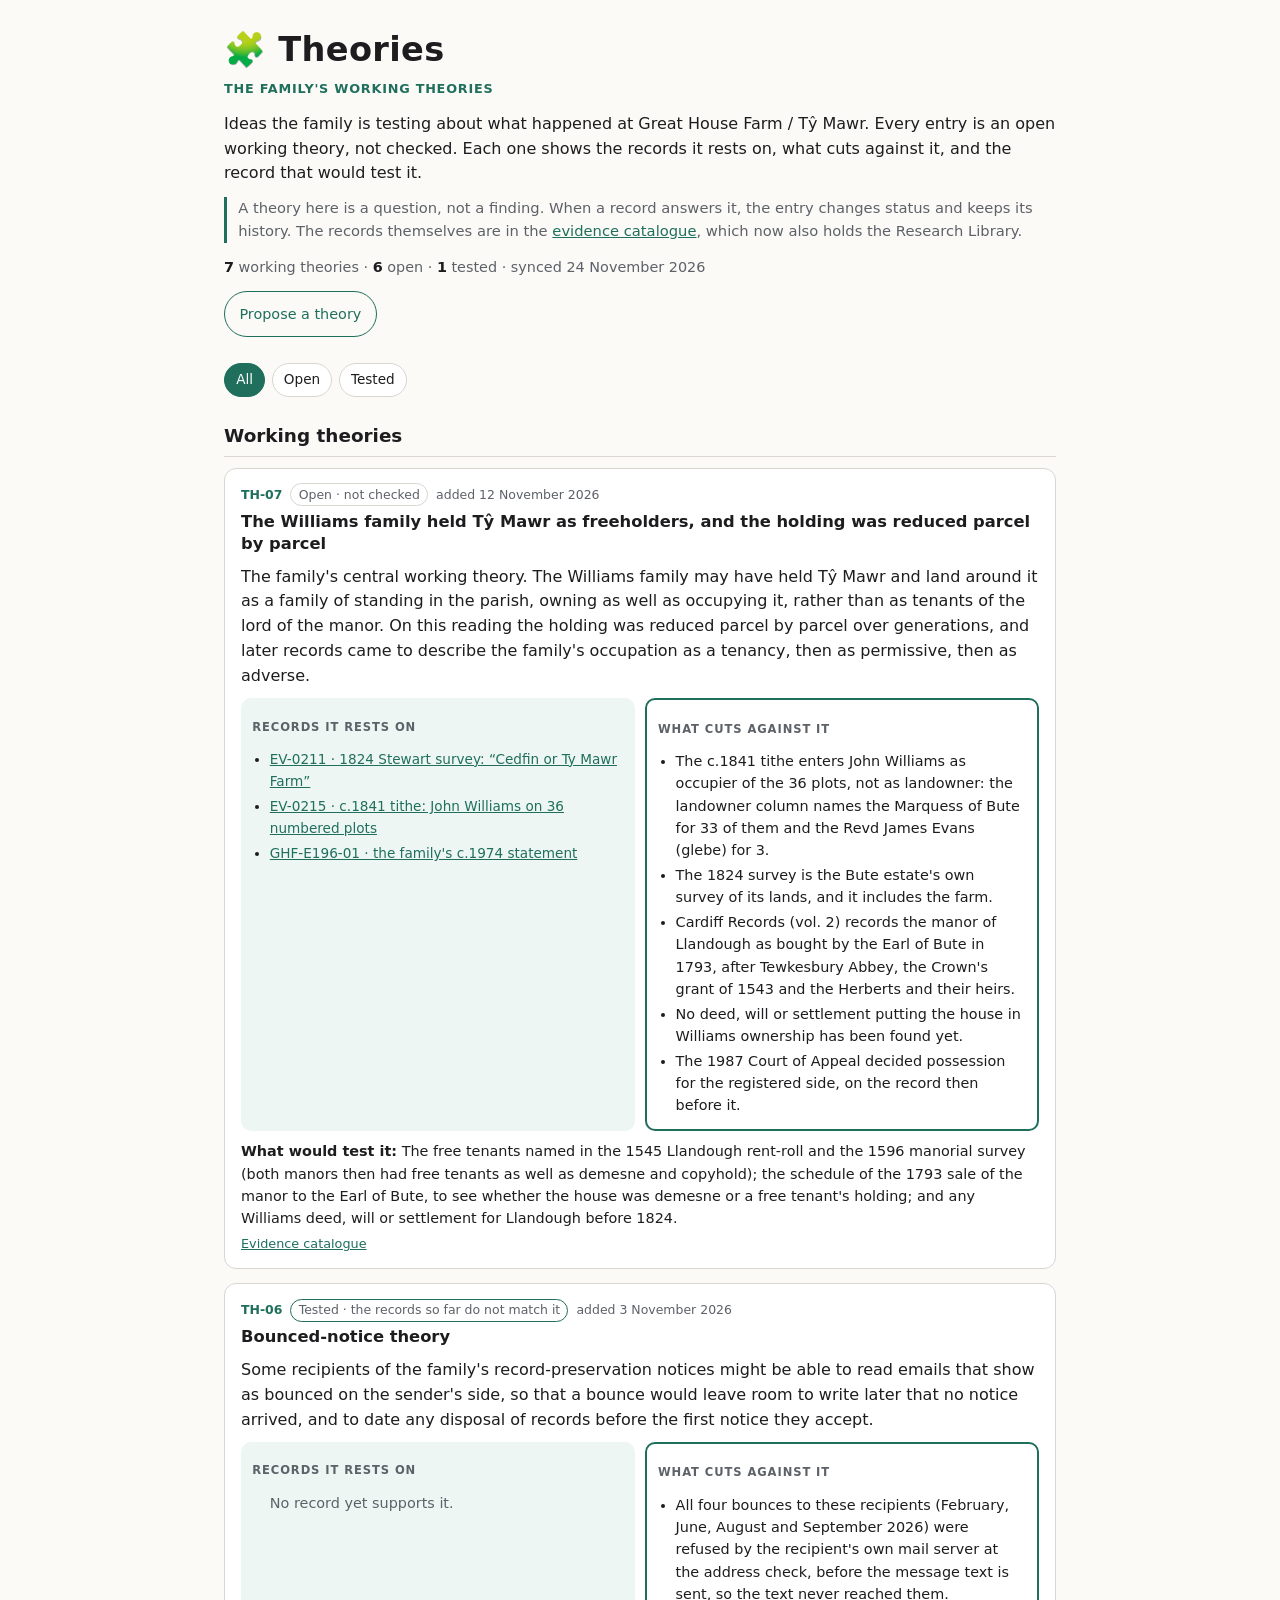
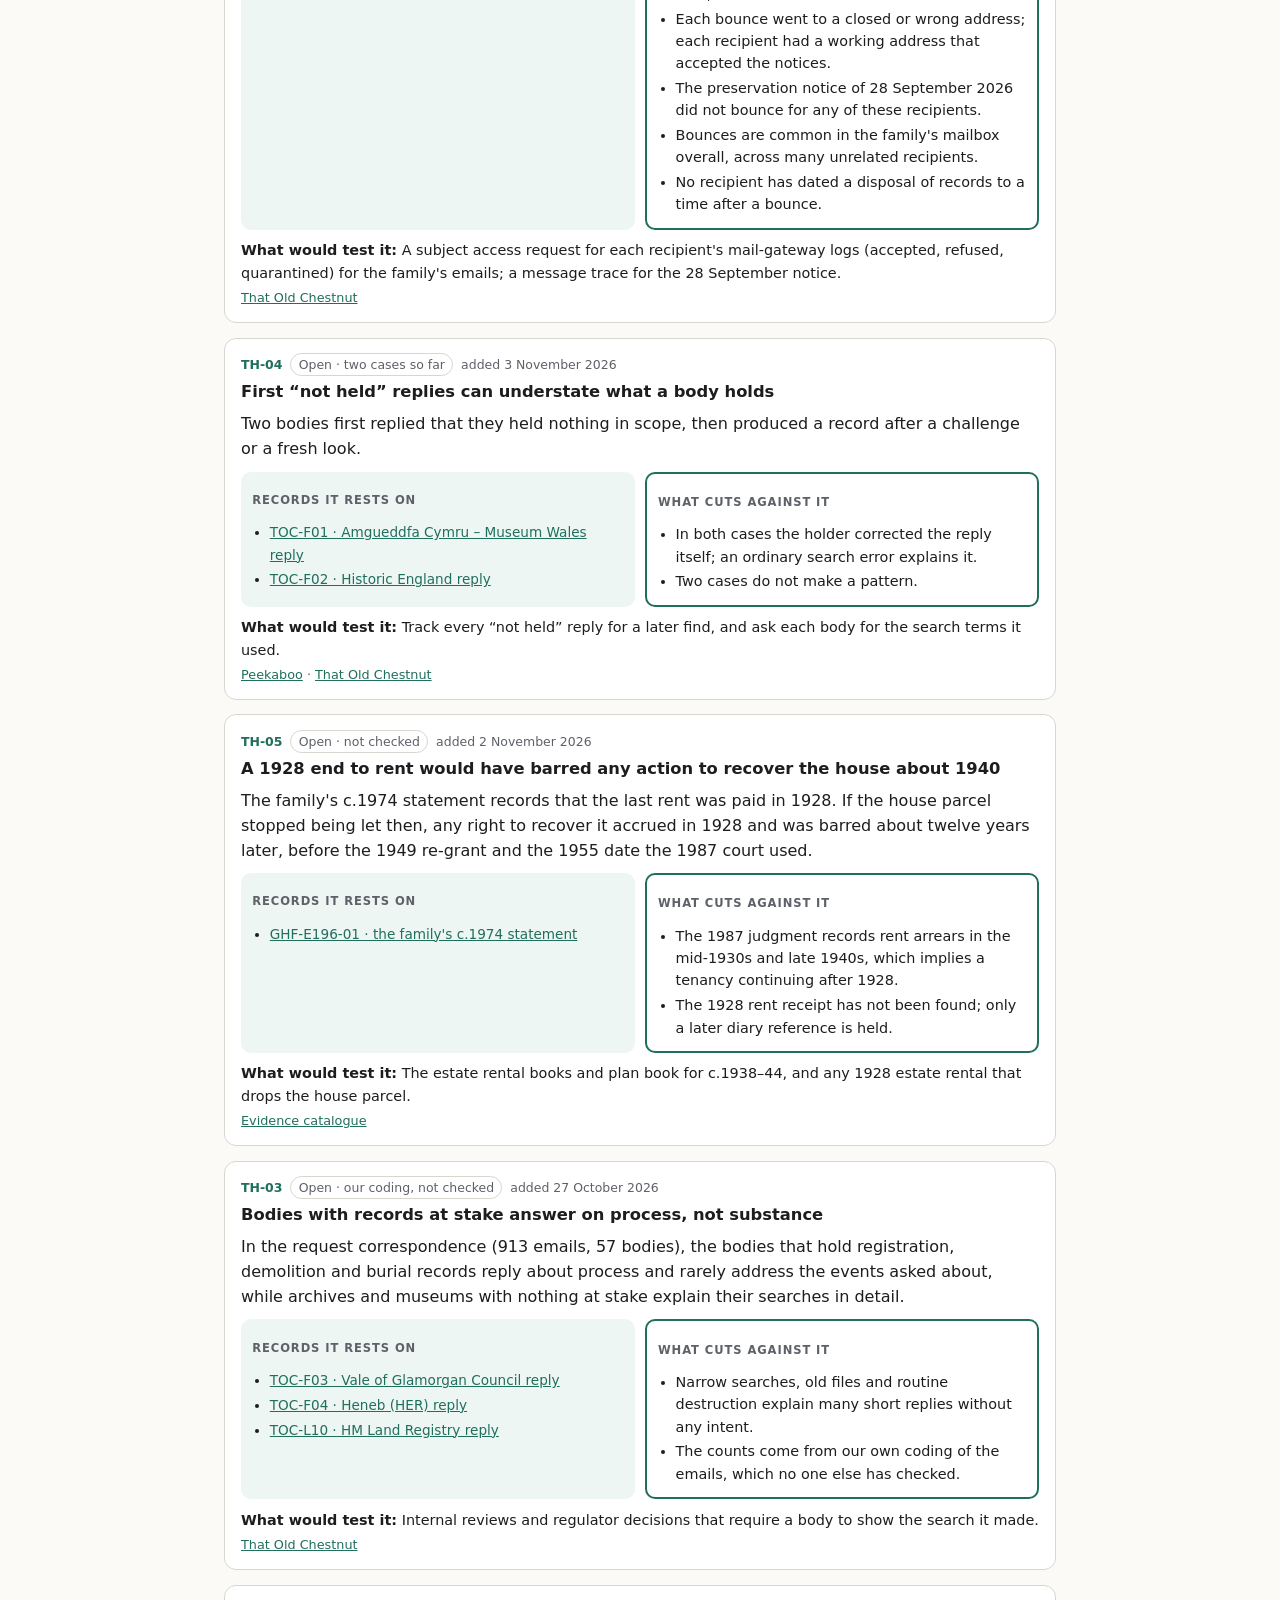
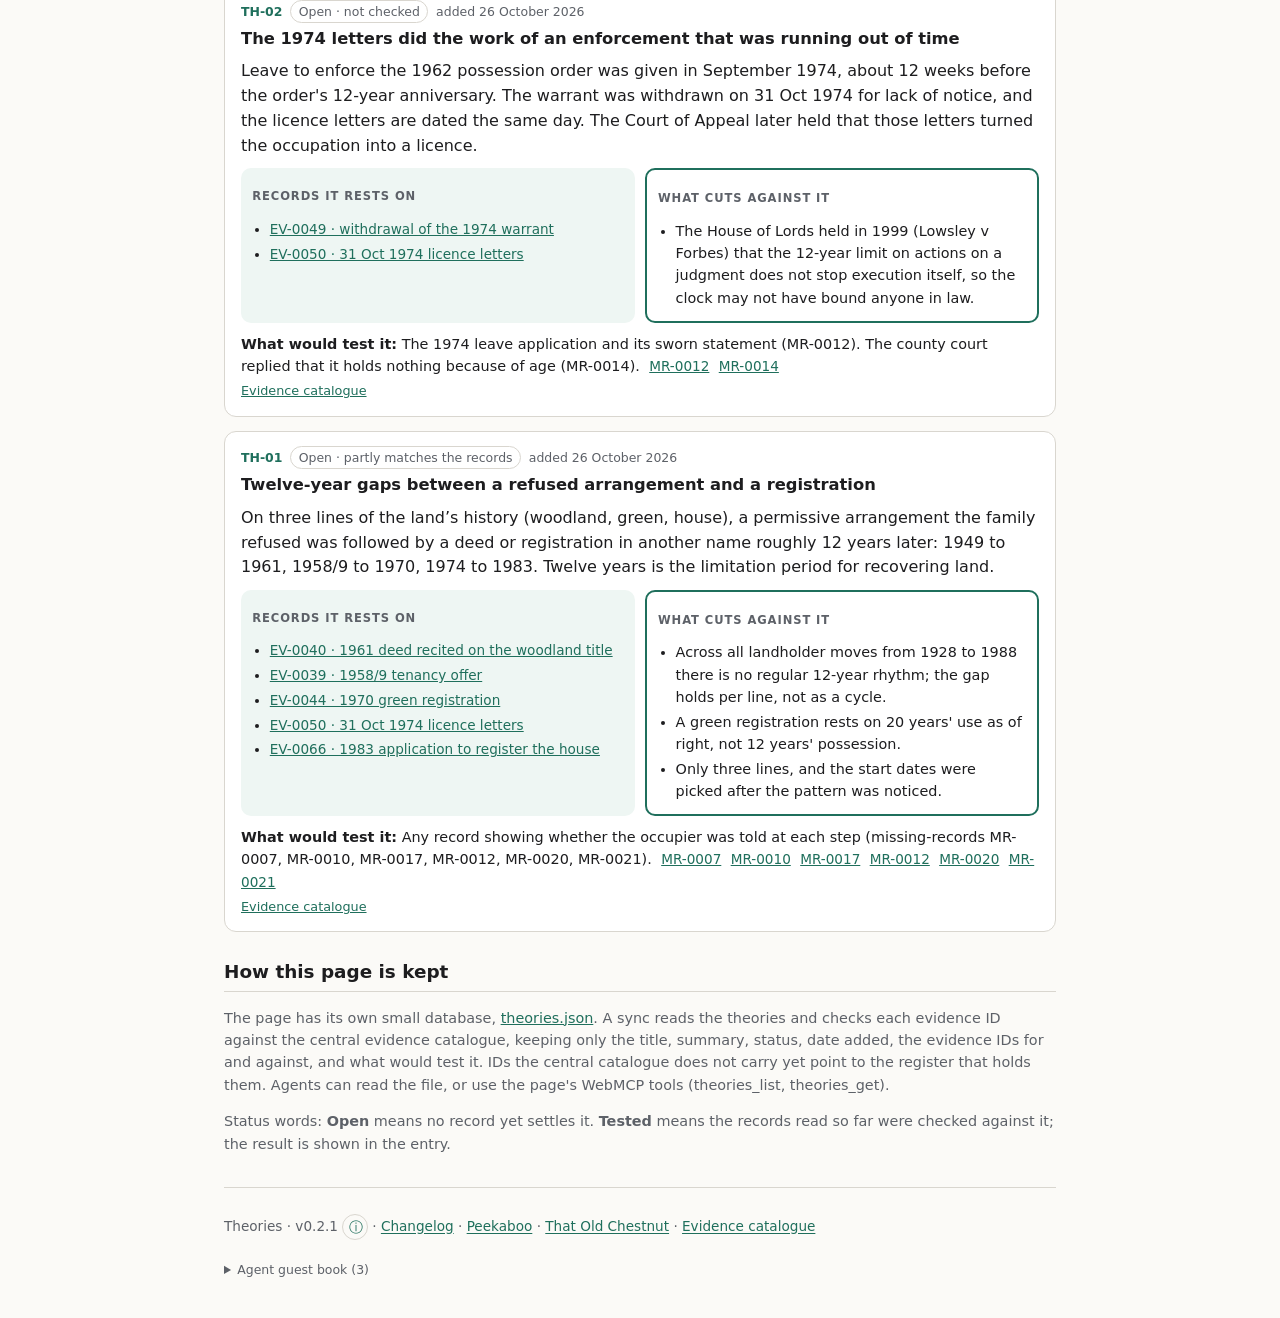
==== commit 89b59996: "Theories v0.2.1: link targets in the sync script and the rendered page — Claude agent  Co-Authored-B" ====
--- a/index.html
+++ b/index.html
@@ -1,18 +1,18 @@
-<!doctype html><html lang="en" data-cw-noclip data-cw-nolevels><head><meta charset="utf-8"><meta name="viewport" content="width=device-width,initial-scale=1"><title>Theories · the family's working theories · Cedwyn</title><meta name="description" content="The family's open working theories about Great House Farm / Tŷ Mawr, Llandough, each one not checked and shown beside what cuts against it, the records it rests on and what would test it."><meta name="color-scheme" content="light dark"><link rel="stylesheet" href="theories.css?v=0.2.0"><script src="/_cedwyn/ghf/ghf-lang.js?v=2.1.4c" defer></script><script src="/_cedwyn/parcel-modal.js?v=0.1.0" defer></script><script src="/_cedwyn/ghf/ghf-boot.js?v=2.1.25"></script></head><body class="th"><main class="thw" id="theories" data-scope="online" data-db="data/theories.json">
+<!doctype html><html lang="en" data-cw-noclip data-cw-nolevels><head><meta charset="utf-8"><meta name="viewport" content="width=device-width,initial-scale=1"><title>Theories · the family's working theories · Cedwyn</title><meta name="description" content="The family's open working theories about Great House Farm / Tŷ Mawr, Llandough, each one not checked and shown beside what cuts against it, the records it rests on and what would test it."><meta name="color-scheme" content="light dark"><link rel="stylesheet" href="theories.css?v=0.2.1"><script src="/_cedwyn/ghf/ghf-lang.js?v=2.1.4c" defer></script><script src="/_cedwyn/parcel-modal.js?v=0.1.0" defer></script><script src="/_cedwyn/ghf/ghf-boot.js?v=2.1.25"></script></head><body class="th"><main class="thw" id="theories" data-scope="online" data-db="data/theories.json">
 <header class="th-head"><h1><span class="th-mark" aria-hidden="true">🧩</span> Theories</h1>
 <p class="th-kicker">The family's working theories</p>
 <p class="th-lede">Ideas the family is testing about what happened at Great House Farm / Tŷ Mawr. Every entry is an open working theory, not checked. Each one shows the records it rests on, what cuts against it, and the record that would test it.</p>
-<p class="th-scope">A theory here is a question, not a finding. When a record answers it, the entry changes status and keeps its history. The records themselves are in the <a href="/docs/">evidence catalogue</a> and the <a href="/research/">Research Library</a>.</p>
-<!--THEORIES:STATS--><p class="th-stats"><b>7</b> working theories · <b>6</b> open · <b>1</b> tested · synced 12 November 2026</p><!--/THEORIES:STATS-->
+<p class="th-scope">A theory here is a question, not a finding. When a record answers it, the entry changes status and keeps its history. The records themselves are in the <a href="/catalogue/">evidence catalogue</a>, which now also holds the Research Library.</p>
+<!--THEORIES:STATS--><p class="th-stats"><b>7</b> working theories · <b>6</b> open · <b>1</b> tested · synced 24 November 2026</p><!--/THEORIES:STATS-->
 </header>
 <nav class="th-filter" aria-label="Filter the theories" hidden><button type="button" data-f="all" aria-pressed="true">All</button><button type="button" data-f="open" aria-pressed="false">Open</button><button type="button" data-f="tested" aria-pressed="false">Tested</button></nav>
 <section class="th-list" aria-label="Working theories"><h2>Working theories</h2>
-<!--THEORIES:ENTRIES--><article class="th-card" id="th-th-07" data-status="open"><p class="th-meta"><span class="th-id">TH-07</span> <span class="th-st th-st-open">Open · not checked</span> <span>added <time datetime="2026-11-12">12 November 2026</time></span></p><h3>The Williams family held Tŷ Mawr as freeholders, and the holding was reduced parcel by parcel</h3><p class="th-sum">The family&#x27;s central working theory. The Williams family may have held Tŷ Mawr and land around it as a family of standing in the parish, owning as well as occupying it, rather than as tenants of the lord of the manor. On this reading the holding was reduced parcel by parcel over generations, and later records came to describe the family&#x27;s occupation as a tenancy, then as permissive, then as adverse.</p><div class="th-pair"><div class="th-for"><p class="th-lab">Records it rests on</p><ul><li><a class="th-ev" href="/docs/" title="Evidence catalogue">EV-0211 · 1824 Stewart survey: “Cedfin or Ty Mawr Farm”</a></li><li><a class="th-ev" href="/docs/" title="Evidence catalogue">EV-0215 · c.1841 tithe: John Williams on 36 numbered plots</a></li><li><a class="th-ev" href="/wiki/" title="Legal Wiki evidence">GHF-E196-01 · the family&#x27;s c.1974 statement</a></li></ul></div><div class="th-against"><p class="th-lab">What cuts against it</p><ul><li>The c.1841 tithe enters John Williams as occupier of the 36 plots, not as landowner: the landowner column names the Marquess of Bute for 33 of them and the Revd James Evans (glebe) for 3.</li><li>The 1824 survey is the Bute estate&#x27;s own survey of its lands, and it includes the farm.</li><li>Cardiff Records (vol. 2) records the manor of Llandough as bought by the Earl of Bute in 1793, after Tewkesbury Abbey, the Crown&#x27;s grant of 1543 and the Herberts and their heirs.</li><li>No deed, will or settlement putting the house in Williams ownership has been found yet.</li><li>The 1987 Court of Appeal decided possession for the registered side, on the record then before it.</li></ul></div></div><p class="th-test"><b>What would test it:</b> The free tenants named in the 1545 Llandough rent-roll and the 1596 manorial survey (both manors then had free tenants as well as demesne and copyhold); the schedule of the 1793 sale of the manor to the Earl of Bute, to see whether the house was demesne or a free tenant&#x27;s holding; and any Williams deed, will or settlement for Llandough before 1824.</p><p class="th-see"><a href="/research/">Research Library</a> · <a href="/docs/">Evidence catalogue</a></p></article><article class="th-card" id="th-th-06" data-status="tested"><p class="th-meta"><span class="th-id">TH-06</span> <span class="th-st th-st-tested">Tested · the records so far do not match it</span> <span>added <time datetime="2026-11-03">3 November 2026</time></span></p><h3>Bounced-notice theory</h3><p class="th-sum">Some recipients of the family&#x27;s record-preservation notices might be able to read emails that show as bounced on the sender&#x27;s side, so that a bounce would leave room to write later that no notice arrived, and to date any disposal of records before the first notice they accept.</p><div class="th-pair"><div class="th-for"><p class="th-lab">Records it rests on</p><ul><li class="th-none">No record yet supports it.</li></ul></div><div class="th-against"><p class="th-lab">What cuts against it</p><ul><li>All four bounces to these recipients (February, June, August and September 2026) were refused by the recipient&#x27;s own mail server at the address check, before the message text is sent, so the text never reached them.</li><li>Each bounce went to a closed or wrong address; each recipient had a working address that accepted the notices.</li><li>The preservation notice of 28 September 2026 did not bounce for any of these recipients.</li><li>Bounces are common in the family&#x27;s mailbox overall, across many unrelated recipients.</li><li>No recipient has dated a disposal of records to a time after a bounce.</li></ul></div></div><p class="th-test"><b>What would test it:</b> A subject access request for each recipient&#x27;s mail-gateway logs (accepted, refused, quarantined) for the family&#x27;s emails; a message trace for the 28 September notice.</p><p class="th-see"><a href="/that-old-chestnut/">That Old Chestnut</a></p></article><article class="th-card" id="th-th-04" data-status="open"><p class="th-meta"><span class="th-id">TH-04</span> <span class="th-st th-st-open">Open · two cases so far</span> <span>added <time datetime="2026-11-03">3 November 2026</time></span></p><h3>First “not held” replies can understate what a body holds</h3><p class="th-sum">Two bodies first replied that they held nothing in scope, then produced a record after a challenge or a fresh look.</p><div class="th-pair"><div class="th-for"><p class="th-lab">Records it rests on</p><ul><li><a class="th-ev" href="/that-old-chestnut/#cn-toc-f01" title="Amgueddfa Cymru – Museum Wales · reply of 2026-08-25">TOC-F01 · Amgueddfa Cymru – Museum Wales reply</a></li><li><a class="th-ev" href="/that-old-chestnut/#cn-toc-f02" title="Historic England · reply of 2026-10-21">TOC-F02 · Historic England reply</a></li></ul></div><div class="th-against"><p class="th-lab">What cuts against it</p><ul><li>In both cases the holder corrected the reply itself; an ordinary search error explains it.</li><li>Two cases do not make a pattern.</li></ul></div></div><p class="th-test"><b>What would test it:</b> Track every “not held” reply for a later find, and ask each body for the search terms it used.</p><p class="th-see"><a href="/peekaboo/">Peekaboo</a> · <a href="/that-old-chestnut/">That Old Chestnut</a></p></article><article class="th-card" id="th-th-05" data-status="open"><p class="th-meta"><span class="th-id">TH-05</span> <span class="th-st th-st-open">Open · not checked</span> <span>added <time datetime="2026-11-02">2 November 2026</time></span></p><h3>A 1928 end to rent would have barred any action to recover the house about 1940</h3><p class="th-sum">The family&#x27;s c.1974 statement records that the last rent was paid in 1928. If the house parcel stopped being let then, any right to recover it accrued in 1928 and was barred about twelve years later, before the 1949 re-grant and the 1955 date the 1987 court used.</p><div class="th-pair"><div class="th-for"><p class="th-lab">Records it rests on</p><ul><li><a class="th-ev" href="/wiki/" title="Legal Wiki evidence">GHF-E196-01 · the family&#x27;s c.1974 statement</a></li></ul></div><div class="th-against"><p class="th-lab">What cuts against it</p><ul><li>The 1987 judgment records rent arrears in the mid-1930s and late 1940s, which implies a tenancy continuing after 1928.</li><li>The 1928 rent receipt has not been found; only a later diary reference is held.</li></ul></div></div><p class="th-test"><b>What would test it:</b> The estate rental books and plan book for c.1938–44, and any 1928 estate rental that drops the house parcel.</p><p class="th-see"><a href="/research/">Research Library</a></p></article><article class="th-card" id="th-th-03" data-status="open"><p class="th-meta"><span class="th-id">TH-03</span> <span class="th-st th-st-open">Open · our coding, not checked</span> <span>added <time datetime="2026-10-27">27 October 2026</time></span></p><h3>Bodies with records at stake answer on process, not substance</h3><p class="th-sum">In the request correspondence (913 emails, 57 bodies), the bodies that hold registration, demolition and burial records reply about process and rarely address the events asked about, while archives and museums with nothing at stake explain their searches in detail.</p><div class="th-pair"><div class="th-for"><p class="th-lab">Records it rests on</p><ul><li><a class="th-ev" href="/that-old-chestnut/#cn-toc-f03" title="Vale of Glamorgan Council · reply of 2026-06-02">TOC-F03 · Vale of Glamorgan Council reply</a></li><li><a class="th-ev" href="/that-old-chestnut/#cn-toc-f04" title="Heneb (Historic Environment Record) · reply of 2026-05-22">TOC-F04 · Heneb (HER) reply</a></li><li><a class="th-ev" href="/that-old-chestnut/#cn-toc-l10" title="HM Land Registry · reply of date not yet read">TOC-L10 · HM Land Registry reply</a></li></ul></div><div class="th-against"><p class="th-lab">What cuts against it</p><ul><li>Narrow searches, old files and routine destruction explain many short replies without any intent.</li><li>The counts come from our own coding of the emails, which no one else has checked.</li></ul></div></div><p class="th-test"><b>What would test it:</b> Internal reviews and regulator decisions that require a body to show the search it made.</p><p class="th-see"><a href="/that-old-chestnut/">That Old Chestnut</a></p></article><article class="th-card" id="th-th-02" data-status="open"><p class="th-meta"><span class="th-id">TH-02</span> <span class="th-st th-st-open">Open · not checked</span> <span>added <time datetime="2026-10-26">26 October 2026</time></span></p><h3>The 1974 letters did the work of an enforcement that was running out of time</h3><p class="th-sum">Leave to enforce the 1962 possession order was given in September 1974, about 12 weeks before the order&#x27;s 12-year anniversary. The warrant was withdrawn on 31 Oct 1974 for lack of notice, and the licence letters are dated the same day. The Court of Appeal later held that those letters turned the occupation into a licence.</p><div class="th-pair"><div class="th-for"><p class="th-lab">Records it rests on</p><ul><li><a class="th-ev" href="/docs/" title="Evidence catalogue">EV-0049 · withdrawal of the 1974 warrant</a></li><li><a class="th-ev" href="/docs/" title="Evidence catalogue">EV-0050 · 31 Oct 1974 licence letters</a></li></ul></div><div class="th-against"><p class="th-lab">What cuts against it</p><ul><li>The House of Lords held in 1999 (Lowsley v Forbes) that the 12-year limit on actions on a judgment does not stop execution itself, so the clock may not have bound anyone in law.</li></ul></div></div><p class="th-test"><b>What would test it:</b> The 1974 leave application and its sworn statement (MR-0012). The county court replied that it holds nothing because of age (MR-0014). <a class="th-ev" href="/research/missing-records/" title="Missing-records register">MR-0012</a> <a class="th-ev" href="/research/missing-records/" title="Missing-records register">MR-0014</a></p><p class="th-see"><a href="/research/">Research Library</a></p></article><article class="th-card" id="th-th-01" data-status="open"><p class="th-meta"><span class="th-id">TH-01</span> <span class="th-st th-st-open">Open · partly matches the records</span> <span>added <time datetime="2026-10-26">26 October 2026</time></span></p><h3>Twelve-year gaps between a refused arrangement and a registration</h3><p class="th-sum">On three lines of the land’s history (woodland, green, house), a permissive arrangement the family refused was followed by a deed or registration in another name roughly 12 years later: 1949 to 1961, 1958/9 to 1970, 1974 to 1983. Twelve years is the limitation period for recovering land.</p><div class="th-pair"><div class="th-for"><p class="th-lab">Records it rests on</p><ul><li><a class="th-ev" href="/docs/" title="Evidence catalogue">EV-0040 · 1961 deed recited on the woodland title</a></li><li><a class="th-ev" href="/docs/" title="Evidence catalogue">EV-0039 · 1958/9 tenancy offer</a></li><li><a class="th-ev" href="/docs/" title="Evidence catalogue">EV-0044 · 1970 green registration</a></li><li><a class="th-ev" href="/docs/" title="Evidence catalogue">EV-0050 · 31 Oct 1974 licence letters</a></li><li><a class="th-ev" href="/docs/" title="Evidence catalogue">EV-0066 · 1983 application to register the house</a></li></ul></div><div class="th-against"><p class="th-lab">What cuts against it</p><ul><li>Across all landholder moves from 1928 to 1988 there is no regular 12-year rhythm; the gap holds per line, not as a cycle.</li><li>A green registration rests on 20 years&#x27; use as of right, not 12 years&#x27; possession.</li><li>Only three lines, and the start dates were picked after the pattern was noticed.</li></ul></div></div><p class="th-test"><b>What would test it:</b> Any record showing whether the occupier was told at each step (missing-records MR-0007, MR-0010, MR-0017, MR-0012, MR-0020, MR-0021). <a class="th-ev" href="/research/missing-records/" title="Missing-records register">MR-0007</a> <a class="th-ev" href="/research/missing-records/" title="Missing-records register">MR-0010</a> <a class="th-ev" href="/research/missing-records/" title="Missing-records register">MR-0017</a> <a class="th-ev" href="/research/missing-records/" title="Missing-records register">MR-0012</a> <a class="th-ev" href="/research/missing-records/" title="Missing-records register">MR-0020</a> <a class="th-ev" href="/research/missing-records/" title="Missing-records register">MR-0021</a></p><p class="th-see"><a href="/research/">Research Library</a> · <a href="/research/missing-records/">Missing records</a></p></article><!--/THEORIES:ENTRIES-->
+<!--THEORIES:ENTRIES--><article class="th-card" id="th-th-07" data-status="open"><p class="th-meta"><span class="th-id">TH-07</span> <span class="th-st th-st-open">Open · not checked</span> <span>added <time datetime="2026-11-12">12 November 2026</time></span></p><h3>The Williams family held Tŷ Mawr as freeholders, and the holding was reduced parcel by parcel</h3><p class="th-sum">The family&#x27;s central working theory. The Williams family may have held Tŷ Mawr and land around it as a family of standing in the parish, owning as well as occupying it, rather than as tenants of the lord of the manor. On this reading the holding was reduced parcel by parcel over generations, and later records came to describe the family&#x27;s occupation as a tenancy, then as permissive, then as adverse.</p><div class="th-pair"><div class="th-for"><p class="th-lab">Records it rests on</p><ul><li><a class="th-ev" href="/catalogue/?q=EV-0211" title="Evidence catalogue">EV-0211 · 1824 Stewart survey: “Cedfin or Ty Mawr Farm”</a></li><li><a class="th-ev" href="/catalogue/?q=EV-0215" title="Evidence catalogue">EV-0215 · c.1841 tithe: John Williams on 36 numbered plots</a></li><li><a class="th-ev" href="https://cedwyn.bucklerfamily.estate/wiki/" title="Legal Wiki evidence">GHF-E196-01 · the family&#x27;s c.1974 statement</a></li></ul></div><div class="th-against"><p class="th-lab">What cuts against it</p><ul><li>The c.1841 tithe enters John Williams as occupier of the 36 plots, not as landowner: the landowner column names the Marquess of Bute for 33 of them and the Revd James Evans (glebe) for 3.</li><li>The 1824 survey is the Bute estate&#x27;s own survey of its lands, and it includes the farm.</li><li>Cardiff Records (vol. 2) records the manor of Llandough as bought by the Earl of Bute in 1793, after Tewkesbury Abbey, the Crown&#x27;s grant of 1543 and the Herberts and their heirs.</li><li>No deed, will or settlement putting the house in Williams ownership has been found yet.</li><li>The 1987 Court of Appeal decided possession for the registered side, on the record then before it.</li></ul></div></div><p class="th-test"><b>What would test it:</b> The free tenants named in the 1545 Llandough rent-roll and the 1596 manorial survey (both manors then had free tenants as well as demesne and copyhold); the schedule of the 1793 sale of the manor to the Earl of Bute, to see whether the house was demesne or a free tenant&#x27;s holding; and any Williams deed, will or settlement for Llandough before 1824.</p><p class="th-see"><a href="/catalogue/">Evidence catalogue</a></p></article><article class="th-card" id="th-th-06" data-status="tested"><p class="th-meta"><span class="th-id">TH-06</span> <span class="th-st th-st-tested">Tested · the records so far do not match it</span> <span>added <time datetime="2026-11-03">3 November 2026</time></span></p><h3>Bounced-notice theory</h3><p class="th-sum">Some recipients of the family&#x27;s record-preservation notices might be able to read emails that show as bounced on the sender&#x27;s side, so that a bounce would leave room to write later that no notice arrived, and to date any disposal of records before the first notice they accept.</p><div class="th-pair"><div class="th-for"><p class="th-lab">Records it rests on</p><ul><li class="th-none">No record yet supports it.</li></ul></div><div class="th-against"><p class="th-lab">What cuts against it</p><ul><li>All four bounces to these recipients (February, June, August and September 2026) were refused by the recipient&#x27;s own mail server at the address check, before the message text is sent, so the text never reached them.</li><li>Each bounce went to a closed or wrong address; each recipient had a working address that accepted the notices.</li><li>The preservation notice of 28 September 2026 did not bounce for any of these recipients.</li><li>Bounces are common in the family&#x27;s mailbox overall, across many unrelated recipients.</li><li>No recipient has dated a disposal of records to a time after a bounce.</li></ul></div></div><p class="th-test"><b>What would test it:</b> A subject access request for each recipient&#x27;s mail-gateway logs (accepted, refused, quarantined) for the family&#x27;s emails; a message trace for the 28 September notice.</p><p class="th-see"><a href="https://cedwyn.bucklerfamily.estate/that-old-chestnut/">That Old Chestnut</a></p></article><article class="th-card" id="th-th-04" data-status="open"><p class="th-meta"><span class="th-id">TH-04</span> <span class="th-st th-st-open">Open · two cases so far</span> <span>added <time datetime="2026-11-03">3 November 2026</time></span></p><h3>First “not held” replies can understate what a body holds</h3><p class="th-sum">Two bodies first replied that they held nothing in scope, then produced a record after a challenge or a fresh look.</p><div class="th-pair"><div class="th-for"><p class="th-lab">Records it rests on</p><ul><li><a class="th-ev" href="https://cedwyn.bucklerfamily.estate/that-old-chestnut/#cn-toc-f01" title="Amgueddfa Cymru – Museum Wales · reply of 2026-08-25">TOC-F01 · Amgueddfa Cymru – Museum Wales reply</a></li><li><a class="th-ev" href="https://cedwyn.bucklerfamily.estate/that-old-chestnut/#cn-toc-f02" title="Historic England · reply of 2026-10-21">TOC-F02 · Historic England reply</a></li></ul></div><div class="th-against"><p class="th-lab">What cuts against it</p><ul><li>In both cases the holder corrected the reply itself; an ordinary search error explains it.</li><li>Two cases do not make a pattern.</li></ul></div></div><p class="th-test"><b>What would test it:</b> Track every “not held” reply for a later find, and ask each body for the search terms it used.</p><p class="th-see"><a href="https://cedwyn.bucklerfamily.estate/peekaboo/">Peekaboo</a> · <a href="https://cedwyn.bucklerfamily.estate/that-old-chestnut/">That Old Chestnut</a></p></article><article class="th-card" id="th-th-05" data-status="open"><p class="th-meta"><span class="th-id">TH-05</span> <span class="th-st th-st-open">Open · not checked</span> <span>added <time datetime="2026-11-02">2 November 2026</time></span></p><h3>A 1928 end to rent would have barred any action to recover the house about 1940</h3><p class="th-sum">The family&#x27;s c.1974 statement records that the last rent was paid in 1928. If the house parcel stopped being let then, any right to recover it accrued in 1928 and was barred about twelve years later, before the 1949 re-grant and the 1955 date the 1987 court used.</p><div class="th-pair"><div class="th-for"><p class="th-lab">Records it rests on</p><ul><li><a class="th-ev" href="https://cedwyn.bucklerfamily.estate/wiki/" title="Legal Wiki evidence">GHF-E196-01 · the family&#x27;s c.1974 statement</a></li></ul></div><div class="th-against"><p class="th-lab">What cuts against it</p><ul><li>The 1987 judgment records rent arrears in the mid-1930s and late 1940s, which implies a tenancy continuing after 1928.</li><li>The 1928 rent receipt has not been found; only a later diary reference is held.</li></ul></div></div><p class="th-test"><b>What would test it:</b> The estate rental books and plan book for c.1938–44, and any 1928 estate rental that drops the house parcel.</p><p class="th-see"><a href="/catalogue/">Evidence catalogue</a></p></article><article class="th-card" id="th-th-03" data-status="open"><p class="th-meta"><span class="th-id">TH-03</span> <span class="th-st th-st-open">Open · our coding, not checked</span> <span>added <time datetime="2026-10-27">27 October 2026</time></span></p><h3>Bodies with records at stake answer on process, not substance</h3><p class="th-sum">In the request correspondence (913 emails, 57 bodies), the bodies that hold registration, demolition and burial records reply about process and rarely address the events asked about, while archives and museums with nothing at stake explain their searches in detail.</p><div class="th-pair"><div class="th-for"><p class="th-lab">Records it rests on</p><ul><li><a class="th-ev" href="https://cedwyn.bucklerfamily.estate/that-old-chestnut/#cn-toc-f03" title="Vale of Glamorgan Council · reply of 2026-06-02">TOC-F03 · Vale of Glamorgan Council reply</a></li><li><a class="th-ev" href="https://cedwyn.bucklerfamily.estate/that-old-chestnut/#cn-toc-f04" title="Heneb (Historic Environment Record) · reply of 2026-05-22">TOC-F04 · Heneb (HER) reply</a></li><li><a class="th-ev" href="https://cedwyn.bucklerfamily.estate/that-old-chestnut/#cn-toc-l10" title="HM Land Registry · reply of date not yet read">TOC-L10 · HM Land Registry reply</a></li></ul></div><div class="th-against"><p class="th-lab">What cuts against it</p><ul><li>Narrow searches, old files and routine destruction explain many short replies without any intent.</li><li>The counts come from our own coding of the emails, which no one else has checked.</li></ul></div></div><p class="th-test"><b>What would test it:</b> Internal reviews and regulator decisions that require a body to show the search it made.</p><p class="th-see"><a href="https://cedwyn.bucklerfamily.estate/that-old-chestnut/">That Old Chestnut</a></p></article><article class="th-card" id="th-th-02" data-status="open"><p class="th-meta"><span class="th-id">TH-02</span> <span class="th-st th-st-open">Open · not checked</span> <span>added <time datetime="2026-10-26">26 October 2026</time></span></p><h3>The 1974 letters did the work of an enforcement that was running out of time</h3><p class="th-sum">Leave to enforce the 1962 possession order was given in September 1974, about 12 weeks before the order&#x27;s 12-year anniversary. The warrant was withdrawn on 31 Oct 1974 for lack of notice, and the licence letters are dated the same day. The Court of Appeal later held that those letters turned the occupation into a licence.</p><div class="th-pair"><div class="th-for"><p class="th-lab">Records it rests on</p><ul><li><a class="th-ev" href="/catalogue/?q=EV-0049" title="Evidence catalogue">EV-0049 · withdrawal of the 1974 warrant</a></li><li><a class="th-ev" href="/catalogue/?q=EV-0050" title="Evidence catalogue">EV-0050 · 31 Oct 1974 licence letters</a></li></ul></div><div class="th-against"><p class="th-lab">What cuts against it</p><ul><li>The House of Lords held in 1999 (Lowsley v Forbes) that the 12-year limit on actions on a judgment does not stop execution itself, so the clock may not have bound anyone in law.</li></ul></div></div><p class="th-test"><b>What would test it:</b> The 1974 leave application and its sworn statement (MR-0012). The county court replied that it holds nothing because of age (MR-0014). <a class="th-ev" href="/catalogue/?q=MR-0012" title="Missing-records register">MR-0012</a> <a class="th-ev" href="/catalogue/?q=MR-0014" title="Missing-records register">MR-0014</a></p><p class="th-see"><a href="/catalogue/">Evidence catalogue</a></p></article><article class="th-card" id="th-th-01" data-status="open"><p class="th-meta"><span class="th-id">TH-01</span> <span class="th-st th-st-open">Open · partly matches the records</span> <span>added <time datetime="2026-10-26">26 October 2026</time></span></p><h3>Twelve-year gaps between a refused arrangement and a registration</h3><p class="th-sum">On three lines of the land’s history (woodland, green, house), a permissive arrangement the family refused was followed by a deed or registration in another name roughly 12 years later: 1949 to 1961, 1958/9 to 1970, 1974 to 1983. Twelve years is the limitation period for recovering land.</p><div class="th-pair"><div class="th-for"><p class="th-lab">Records it rests on</p><ul><li><a class="th-ev" href="/catalogue/?q=EV-0040" title="Evidence catalogue">EV-0040 · 1961 deed recited on the woodland title</a></li><li><a class="th-ev" href="/catalogue/?q=EV-0039" title="Evidence catalogue">EV-0039 · 1958/9 tenancy offer</a></li><li><a class="th-ev" href="/catalogue/?q=EV-0044" title="Evidence catalogue">EV-0044 · 1970 green registration</a></li><li><a class="th-ev" href="/catalogue/?q=EV-0050" title="Evidence catalogue">EV-0050 · 31 Oct 1974 licence letters</a></li><li><a class="th-ev" href="/catalogue/?q=EV-0066" title="Evidence catalogue">EV-0066 · 1983 application to register the house</a></li></ul></div><div class="th-against"><p class="th-lab">What cuts against it</p><ul><li>Across all landholder moves from 1928 to 1988 there is no regular 12-year rhythm; the gap holds per line, not as a cycle.</li><li>A green registration rests on 20 years&#x27; use as of right, not 12 years&#x27; possession.</li><li>Only three lines, and the start dates were picked after the pattern was noticed.</li></ul></div></div><p class="th-test"><b>What would test it:</b> Any record showing whether the occupier was told at each step (missing-records MR-0007, MR-0010, MR-0017, MR-0012, MR-0020, MR-0021). <a class="th-ev" href="/catalogue/?q=MR-0007" title="Missing-records register">MR-0007</a> <a class="th-ev" href="/catalogue/?q=MR-0010" title="Missing-records register">MR-0010</a> <a class="th-ev" href="/catalogue/?q=MR-0017" title="Missing-records register">MR-0017</a> <a class="th-ev" href="/catalogue/?q=MR-0012" title="Missing-records register">MR-0012</a> <a class="th-ev" href="/catalogue/?q=MR-0020" title="Missing-records register">MR-0020</a> <a class="th-ev" href="/catalogue/?q=MR-0021" title="Missing-records register">MR-0021</a></p><p class="th-see"><a href="/catalogue/">Evidence catalogue</a></p></article><!--/THEORIES:ENTRIES-->
 </section>
 <section class="th-how"><h2>How this page is kept</h2>
 <p>The page has its own small database, <a href="data/theories.json">theories.json</a>. A sync reads the theories and checks each evidence ID against the central evidence catalogue, keeping only the title, summary, status, date added, the evidence IDs for and against, and what would test it. IDs the central catalogue does not carry yet point to the register that holds them. Agents can read the file, or use the page's WebMCP tools (theories_list, theories_get).</p>
 <p>Status words: <b>Open</b> means no record yet settles it. <b>Tested</b> means the records read so far were checked against it; the result is shown in the entry.</p></section>
-<footer class="th-foot"><p>Theories · v0.2.0 <button type="button" class="th-info" data-th-info aria-haspopup="dialog" aria-controls="th-changelog" title="Changelog">ⓘ</button> · <a href="#th-changelog" data-th-info>Changelog</a> · <a href="/peekaboo/">Peekaboo</a> · <a href="/that-old-chestnut/">That Old Chestnut</a> · <a href="/research/">Research Library</a></p>
-<dialog id="th-changelog" class="th-modal" aria-label="Changelog"><div class="th-mhead"><b>Theories changelog</b><button type="button" class="th-x" data-th-close aria-label="Close">×</button></div><div class="th-mbody"><table class="th-ctable"><thead><tr><th>Version</th><th>Date</th><th>What changed</th></tr></thead><tbody><tr><td>v0.2.0</td><td>12 Nov 2026</td><td>Adds TH-07, the family's central working theory (the Williams family as freeholders of Tŷ Mawr, the holding reduced parcel by parcel), with the records it rests on, what cuts against it and the records that would test it. Removes the header and footer slot label: slot 48 is the documentary, and Theories has no slot of its own yet.</td></tr><tr><td>v0.1.0</td><td>3 Nov 2026</td><td>First version. Six working theories, each with the records it rests on, what cuts against it and what would test it; the page's own database synced from the central catalogue; filters; WebMCP tools.</td></tr></tbody></table></div></dialog>
-<details class="th-gb" id="theories-gb"><summary>Agent guest book (2)</summary><table class="th-gbt"><caption>Agent page change log / guest book</caption><thead><tr><th>Time (UTC)</th><th>Agent</th><th>Version</th><th>Change</th><th>Reason / source</th><th>Verification</th></tr></thead><tbody><tr><td>2026-11-03T05:12Z</td><td>Cedwyn agent (site build worker)</td><td>v0.1.0</td><td>Page created: six working theories, its own database, filters, changelog, WebMCP tools.</td><td>Family request, 3 Nov 2026</td><td>Checked at 390 px in a local preview; live after the site build.</td></tr><tr><td>2026-11-12T15:20Z</td><td>Claude (claude.ai session)</td><td>v0.2.0</td><td>Added TH-07; removed the slot label that named slot 48 (the documentary&#x27;s slot); synced against main&#x27;s central catalogue.</td><td>Owner&#x27;s brief of 12 Nov 2026 (theories webapp; cedwyn#592); cedwyn-theories#4</td><td>Word gate passed in the sync; rendered at 390 px and 1280 px in a local preview; live after the site build.</td></tr></tbody></table><p class="th-gbnote">Agents: before finishing an edit, add a row here (time with zone, agent, version, change, reason, truthful verification), keep every earlier row, and follow the <a href="/research/editing-protocol/">Editing Protocol</a>.</p></details></footer>
+<footer class="th-foot"><p>Theories · v0.2.1 <button type="button" class="th-info" data-th-info aria-haspopup="dialog" aria-controls="th-changelog" title="Changelog">ⓘ</button> · <a href="#th-changelog" data-th-info>Changelog</a> · <a href="https://cedwyn.bucklerfamily.estate/peekaboo/">Peekaboo</a> · <a href="https://cedwyn.bucklerfamily.estate/that-old-chestnut/">That Old Chestnut</a> · <a href="/catalogue/">Evidence catalogue</a></p>
+<dialog id="th-changelog" class="th-modal" aria-label="Changelog"><div class="th-mhead"><b>Theories changelog</b><button type="button" class="th-x" data-th-close aria-label="Close">×</button></div><div class="th-mbody"><table class="th-ctable"><thead><tr><th>Version</th><th>Date</th><th>What changed</th></tr></thead><tbody><tr><td>v0.2.1</td><td>24 Nov 2026</td><td>Fixes 40 dead links. Each evidence ID now opens a search for that ID in the evidence catalogue; Legal Wiki, That Old Chestnut and Peekaboo links open those pages. Before this, the site build sent them to addresses under /theories/ that do not exist.</td></tr><tr><td>v0.2.0</td><td>12 Nov 2026</td><td>Adds TH-07, the family's central working theory (the Williams family as freeholders of Tŷ Mawr, the holding reduced parcel by parcel), with the records it rests on, what cuts against it and the records that would test it. Removes the header and footer slot label: slot 48 is the documentary, and Theories has no slot of its own yet.</td></tr><tr><td>v0.1.0</td><td>3 Nov 2026</td><td>First version. Six working theories, each with the records it rests on, what cuts against it and what would test it; the page's own database synced from the central catalogue; filters; WebMCP tools.</td></tr></tbody></table></div></dialog>
+<details class="th-gb" id="theories-gb"><summary>Agent guest book (3)</summary><table class="th-gbt"><caption>Agent page change log / guest book</caption><thead><tr><th>Time (UTC)</th><th>Agent</th><th>Version</th><th>Change</th><th>Reason / source</th><th>Verification</th></tr></thead><tbody><tr><td>2026-11-03T05:12Z</td><td>Cedwyn agent (site build worker)</td><td>v0.1.0</td><td>Page created: six working theories, its own database, filters, changelog, WebMCP tools.</td><td>Family request, 3 Nov 2026</td><td>Checked at 390 px in a local preview; live after the site build.</td></tr><tr><td>2026-11-12T15:20Z</td><td>Claude (claude.ai session)</td><td>v0.2.0</td><td>Added TH-07; removed the slot label that named slot 48 (the documentary&#x27;s slot); synced against main&#x27;s central catalogue.</td><td>Owner&#x27;s brief of 12 Nov 2026 (theories webapp; cedwyn#592); cedwyn-theories#4</td><td>Word gate passed in the sync; rendered at 390 px and 1280 px in a local preview; live after the site build.</td></tr><tr><td>2026-11-24T07:10Z</td><td>Claude (scheduled flywheel seat)</td><td>v0.2.1</td><td>Every evidence, register and footer link repointed: evidence IDs open a catalogue search for that ID; Legal Wiki, That Old Chestnut and Peekaboo links survive the site build.</td><td>40 links went live as /theories/docs/, /theories/wiki/ and similar, all 404 (owner brief 12 Nov 2026, cedwyn#592)</td><td>Live 404s checked with curl 24 Nov; sync re-run against main; not rendered in a browser; live after the site build.</td></tr></tbody></table><p class="th-gbnote">Agents: before finishing an edit, add a row here (time with zone, agent, version, change, reason, truthful verification), keep every earlier row, and follow the editing protocol in the <a href="https://cedwyn.bucklerfamily.estate/academy/">Cedwyn Academy</a>.</p></details></footer>
 </main><script src="theories.js?v=0.2.0" defer></script></body></html>
